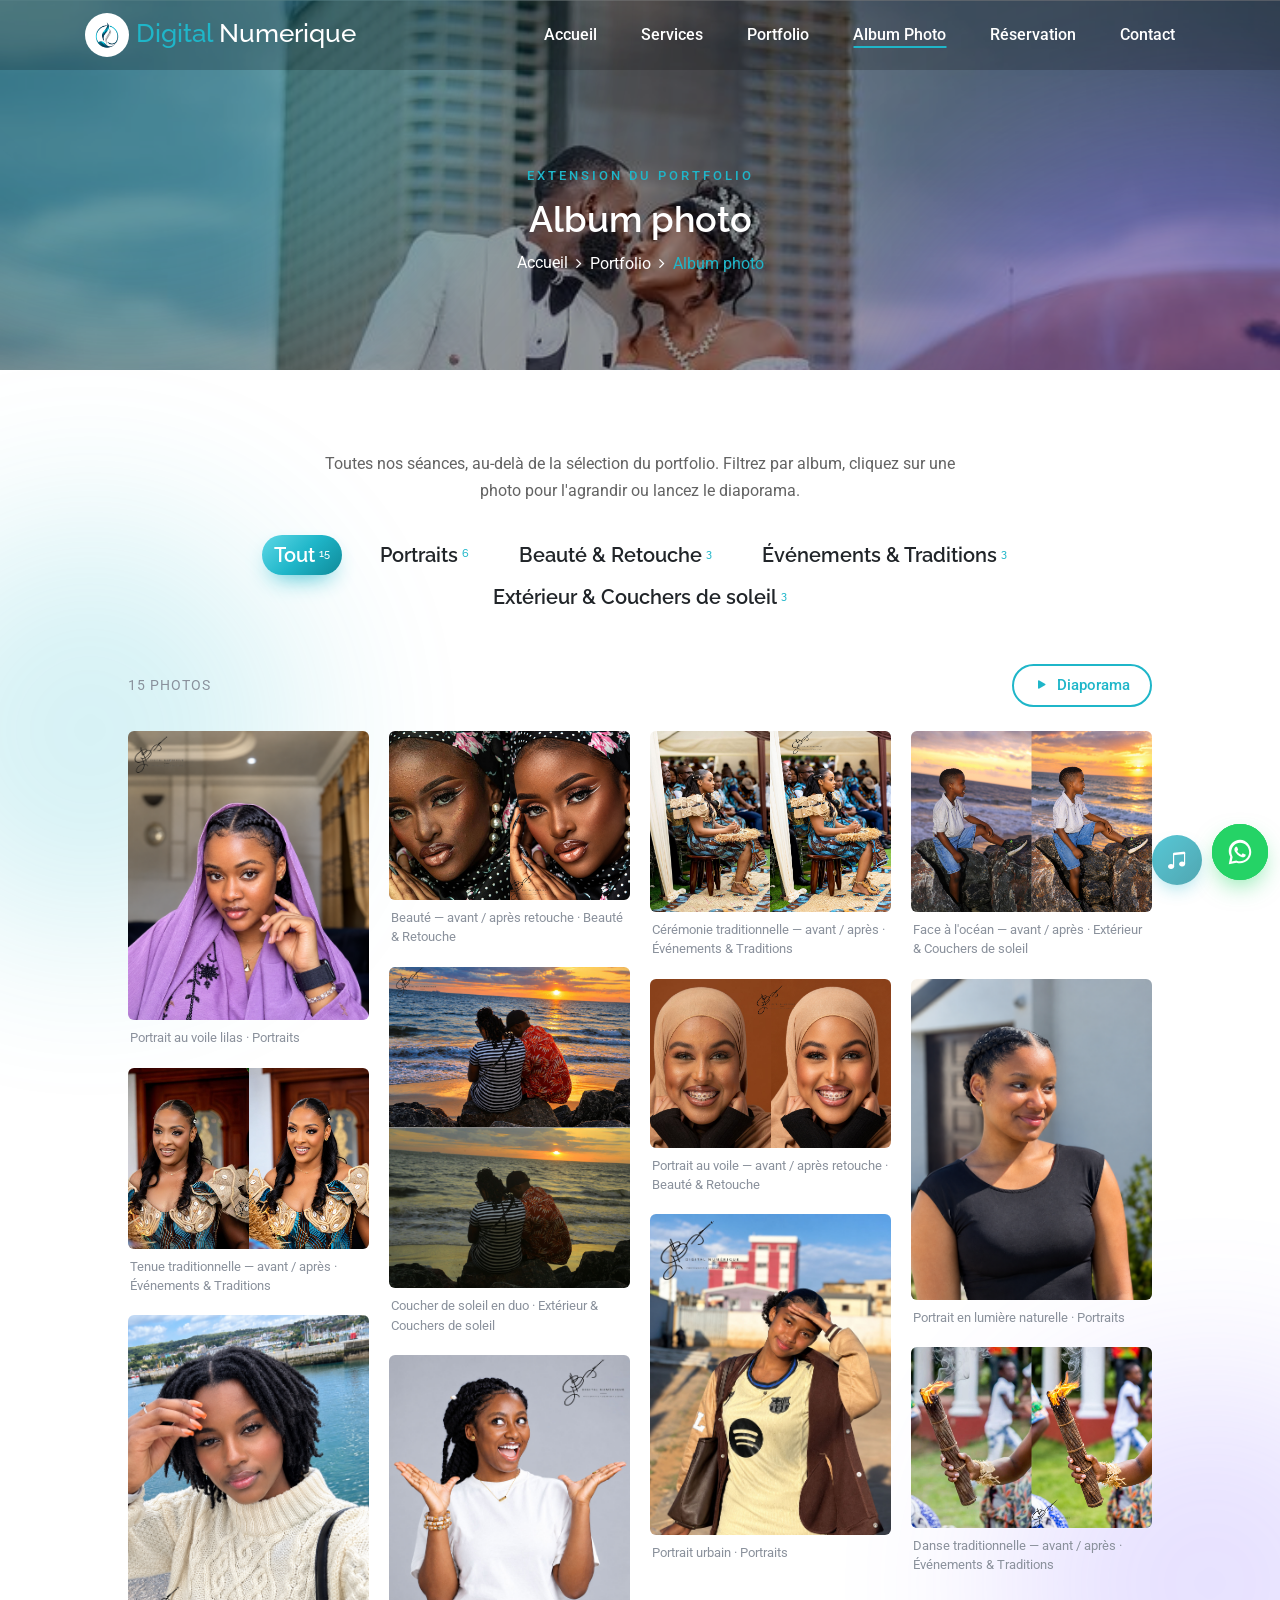
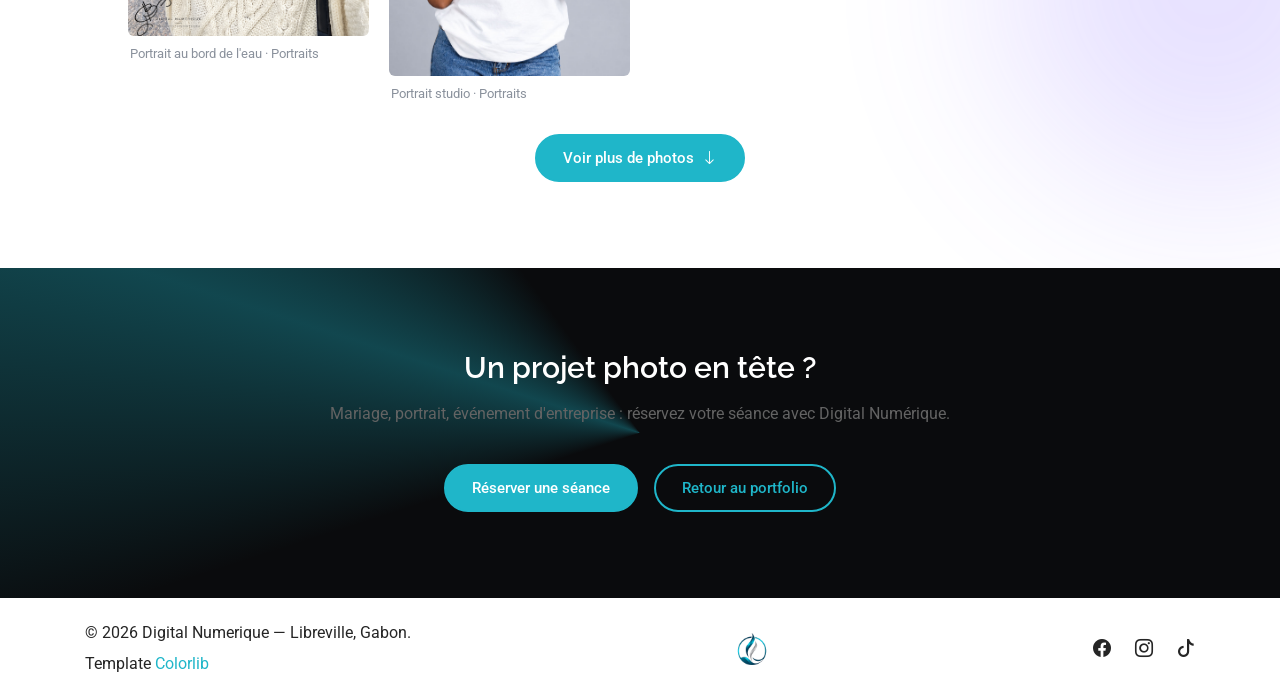
==== album-photo/index.html @ d015d65d "Publication du site Digital Numérique Site principal, album photo, envoi WhatsApp, musique et motion" ====
<!DOCTYPE html>
<html lang="fr">

<head>
    <meta charset="UTF-8">
    <meta name="viewport" content="width=device-width, initial-scale=1, shrink-to-fit=no">
    <meta http-equiv="X-UA-Compatible" content="IE=edge">

    <title>Album photo | Digital Numerique</title>
    <meta name="description" content="L'album photo de Digital Numérique : mariages, portraits, événements et paysages photographiés à Libreville et au Gabon.">

    <!-- Open Graph / réseaux sociaux -->
    <meta property="og:type" content="website">
    <meta property="og:site_name" content="Digital Numerique">
    <meta property="og:title" content="Album photo | Digital Numerique">
    <meta property="og:description" content="Mariages, portraits, événements et paysages : découvrez l'album photo complet de Digital Numérique.">
    <meta property="og:locale" content="fr_FR">

    <!-- Favicon (logo du site principal) -->
    <link rel="icon" href="../logo.jpg">
    <link rel="apple-touch-icon" href="../logo.jpg">

    <!-- Stylesheet du template + personnalisation Digital Numérique -->
    <link rel="stylesheet" href="style.css">
    <link rel="stylesheet" href="../bootstrap-icons.css">
    <link rel="stylesheet" href="album.css?v=20261022-5">
    <link rel="stylesheet" href="../dn-motion.css?v=20261022-5">
    <link rel="stylesheet" href="../dn-music.css?v=20261022-5">
</head>

<body>
    <!-- Preloader -->
    <div id="preloader">
        <div class="loader"></div>
    </div>

    <!-- Header -->
    <header class="header-area">
        <div class="main-header-area">
            <div class="classy-nav-container breakpoint-off">
                <div class="container">
                    <nav class="classy-navbar justify-content-between" id="alimeNav">

                        <!-- Logo : renvoie au site principal -->
                        <a class="nav-brand dn-brand" href="../index.html">
                            <img src="../logo.jpg" alt="Digital Numerique">
                            <span><span class="dn-accent">Digital</span> Numerique</span>
                        </a>

                        <div class="classy-navbar-toggler">
                            <span class="navbarToggler"><span></span><span></span><span></span></span>
                        </div>

                        <div class="classy-menu">
                            <div class="classycloseIcon">
                                <div class="cross-wrap"><span class="top"></span><span class="bottom"></span></div>
                            </div>
                            <div class="classynav">
                                <ul id="nav">
                                    <li><a href="../index.html">Accueil</a></li>
                                    <li><a href="../index.html#services">Services</a></li>
                                    <li><a href="../index.html#portfolio">Portfolio</a></li>
                                    <li class="active"><a href="./index.html">Album photo</a></li>
                                    <li><a href="../index.html#reservation">Réservation</a></li>
                                    <li><a href="../index.html#contact">Contact</a></li>
                                </ul>
                            </div>
                        </div>
                    </nav>
                </div>
            </div>
        </div>
    </header>

    <!-- Bandeau -->
    <section class="breadcrumb-area bg-img bg-overlay jarallax" style="background-image: url(photos/mariage-01.jpg);">
        <span class="dn-aurora" aria-hidden="true"></span>
        <div class="container h-100">
            <div class="row h-100 align-items-center">
                <div class="col-12">
                    <div class="breadcrumb-content text-center">
                        <p class="dn-kicker">Extension du portfolio</p>
                        <h2 class="page-title">Album photo</h2>
                        <nav aria-label="Fil d'Ariane">
                            <ol class="breadcrumb justify-content-center">
                                <li class="breadcrumb-item"><a href="../index.html">Accueil</a></li>
                                <li class="breadcrumb-item"><a href="../index.html#portfolio">Portfolio</a></li>
                                <li class="breadcrumb-item active" aria-current="page">Album photo</li>
                            </ol>
                        </nav>
                    </div>
                </div>
            </div>
        </div>
    </section>

    <!-- Album -->
    <main class="alime-portfolio-area section-padding-80 clearfix">
        <span class="dn-blob dn-blob-1" aria-hidden="true"></span>
        <span class="dn-blob dn-blob-2" aria-hidden="true"></span>
        <div class="container-fluid">

            <div class="dn-album-intro text-center" data-reveal>
                <p>Toutes nos séances, au-delà de la sélection du portfolio. Filtrez par album, cliquez sur une photo pour l'agrandir ou lancez le diaporama.</p>
            </div>

            <!-- Filtres (générés depuis photos.js) -->
            <div class="alime-projects-menu" data-reveal>
                <div class="portfolio-menu text-center" id="dnAlbumFilters" role="toolbar" aria-label="Filtrer par album"></div>
            </div>

            <!-- Barre d'outils -->
            <div class="dn-album-toolbar" data-reveal>
                <span class="dn-album-count" id="dnAlbumCount" aria-live="polite"></span>
                <button type="button" class="dn-btn dn-btn-outline" id="dnSlideshowBtn">
                    <i class="bi bi-play-fill"></i> Diaporama
                </button>
            </div>

            <!-- Grille (générée depuis photos.js) -->
            <div class="row alime-portfolio" id="dnAlbumGrid"></div>

            <p class="dn-album-empty text-center" id="dnAlbumEmpty" hidden>Aucune photo dans cet album pour le moment.</p>

            <div class="text-center">
                <button type="button" class="dn-btn" id="dnLoadMore" hidden>
                    Voir plus de photos <i class="bi bi-arrow-down"></i>
                </button>
            </div>
        </div>
    </main>

    <!-- Appel à l'action -->
    <section class="dn-album-cta text-center">
        <div class="container" data-reveal>
            <h3>Un projet photo en tête ?</h3>
            <p>Mariage, portrait, événement d'entreprise : réservez votre séance avec Digital Numérique.</p>
            <a href="../index.html#reservation" class="dn-btn">Réserver une séance</a>
            <a href="../index.html#portfolio" class="dn-btn dn-btn-outline">Retour au portfolio</a>
        </div>
    </section>

    <!-- Footer -->
    <footer class="footer-area">
        <div class="container">
            <div class="row">
                <div class="col-12">
                    <div class="footer-content d-flex align-items-center justify-content-between">
                        <div class="copywrite-text">
                            <p>&copy; <span id="dnYear"></span> Digital Numerique — Libreville, Gabon.<br>
<!-- Link back to Colorlib can't be removed. Template is licensed under CC BY 3.0. -->
Template <a href="https://colorlib.com" target="_blank" rel="noopener">Colorlib</a>
<!-- Link back to Colorlib can't be removed. Template is licensed under CC BY 3.0. --></p>
                        </div>
                        <div class="footer-logo">
                            <a href="../index.html"><img src="../logo.jpg" alt="Digital Numerique" class="dn-footer-logo"></a>
                        </div>
                        <div class="social-info">
                            <a href="https://m.facebook.com/" target="_blank" rel="noopener noreferrer" aria-label="Facebook"><i class="bi bi-facebook"></i></a>
                            <a href="https://www.instagram.com/?deoia=1" target="_blank" rel="noopener noreferrer" aria-label="Instagram"><i class="bi bi-instagram"></i></a>
                            <a href="https://www.tiktok.com/@numeriqued" target="_blank" rel="noopener noreferrer" aria-label="TikTok"><i class="bi bi-tiktok"></i></a>
                        </div>
                    </div>
                </div>
            </div>
        </div>
    </footer>

    <!-- JS -->
    <script src="js/jquery.min.js"></script>
    <script src="js/popper.min.js"></script>
    <script src="js/bootstrap.min.js"></script>
    <script src="js/alime.bundle.js"></script>

    <!-- Liste des photos (à modifier pour ajouter vos photos) -->
    <script src="photos.js"></script>
    <script src="album.js?v=20261022-5"></script>
    <script src="../dn-music.js?v=20261022-5"></script>
    <script src="../dn-motion.js?v=20261022-5"></script>
    <script src="../dn-whatsapp.js?v=20261022-5"></script>
</body>

</html>
---- album-photo/style.css ----
/* ------------------------------------------
[Master Stylesheet]

Template Name: Alime - Photography HTML Template
Template Author: Colorlib
Template Author URL: http://colorlib.com
Version: 1.0.0
Last Update: Feb 22, 2019


[Tables of CSS Content]

+ body

    - 01.0 Reboot CSS
    - 02.0 Spacing CSS
    - 03.0 Preloader CSS
    - 04.0 Heading CSS
    - 05.0 Backtotop CSS
    - 06.0 Buttons CSS
    - 07.0 Header CSS
    - 08.0 Hero CSS
    - 09.0 Footer CSS
    - 10.0 Follow CSS
    - 11.0 About CSS
    - 12.0 Breadcrumb CSS
    - 13.0 Blog CSS
    - 14.0 Team CSS
    - 15.0 Gallery CSS
    - 16.0 Contact CSS

--------------------------------------------- */
/* Import Fonts & All CSS */
@import url("https://fonts.googleapis.com/css?family=Poppins:100,200,300,400,500,600,700");
@import url(css/bootstrap.min.css);
@import url(css/animate.css);
@import url(css/default-assets/classy-nav.css);
@import url(css/owl.carousel.min.css);
@import url(css/magnific-popup.css);
@import url(css/font-awesome.min.css);
@import url(css/default-assets/themify-icons.css);
@import url(css/style.css);
/* :: 01.0 Reboot CSS */
* {
  margin: 0;
  padding: 0; }

body {
  font-family: "Poppins", sans-serif;
  font-weight: 400;
  font-size: 16px;
  position: relative;
  z-index: auto; }

h1,
h2,
h3,
h4,
h5,
h6 {
  font-family: "Poppins", sans-serif;
  color: #252525;
  line-height: 1.3;
  font-weight: 600; }

a,
a:active,
a:focus,
a:hover {
  color: #252525;
  text-decoration: none;
  -webkit-transition-duration: 500ms;
  -o-transition-duration: 500ms;
  transition-duration: 500ms;
  outline: none;
  font-weight: 500; }

li {
  list-style: none; }

p {
  line-height: 1.9;
  color: #636363;
  font-size: 16px;
  font-weight: 400; }

img {
  width: 100%;
  height: auto; }

ul {
  margin: 0;
  padding: 0; }
  ul li {
    margin: 0;
    padding: 0; }

.bg-overlay {
  position: relative;
  z-index: 1; }
  .bg-overlay::after {
    position: absolute;
    content: "";
    height: 100%;
    width: 100%;
    top: 0;
    left: 0;
    z-index: -1;
    background-color: rgba(0, 0, 0, 0.4); }

.bg-img {
  background-position: center center !important;
  background-size: cover !important;
  background-repeat: no-repeat !important; }

.jarallax {
  position: relative;
  z-index: 0; }
  .jarallax > .jarallax-img {
    position: absolute;
    object-fit: cover;
    font-family: 'object-fit: cover';
    top: 0;
    left: 0;
    width: 100%;
    height: 100%;
    z-index: -1; }

.mfp-image-holder .mfp-close,
.mfp-iframe-holder .mfp-close {
  position: fixed;
  z-index: 100;
  color: #ffffff;
  right: 20px;
  text-align: center;
  padding-right: 0;
  width: 100%;
  top: 20px;
  width: 30px;
  background: #1fb6c9;
  height: 30px;
  line-height: 30px; }

img.mfp-img {
  -webkit-box-shadow: 0 2px 40px 8px rgba(15, 15, 15, 0.15);
  box-shadow: 0 2px 40px 8px rgba(15, 15, 15, 0.15); }

button.mfp-close,
button.mfp-arrow {
  background: #1fb6c9; }

.mfp-bottom-bar {
  display: none !important; }

.mfp-bg {
  background-color: #000000; }

.bg-transparent {
  background-color: transparent !important; }

.bg-gray {
  background-color: #f7f7f7 !important; }

textarea:focus,
input:focus {
  outline: none; }

textarea:invalid,
input:invalid,
textarea:required,
input:required {
  box-shadow: none !important; }

.border {
  border-color: #ebebeb; }

.mfp-arrow-left::after {
  border-right-color: transparent; }

.mfp-arrow-left::before {
  border-right-color: #ffffff; }

.mfp-arrow-right::after {
  border-left-color: transparent; }

.mfp-arrow-right::before {
  border-left-color: #ffffff; }

/* :: 02.0 Spacing CSS */
.mt-15 {
  margin-top: 15px; }

.mt-30 {
  margin-top: 30px; }

.mt-40 {
  margin-top: 40px; }

.mt-50 {
  margin-top: 50px; }

.mt-70 {
  margin-top: 70px; }

.mt-80 {
  margin-top: 80px; }

.mt-100 {
  margin-top: 100px; }

.mt-150 {
  margin-top: 150px; }

.mr-15 {
  margin-right: 15px; }

.mr-30 {
  margin-right: 30px; }

.mr-50 {
  margin-right: 50px; }

.mr-100 {
  margin-right: 100px; }

.mb-10 {
  margin-bottom: 10px; }

.mb-15 {
  margin-bottom: 15px; }

.mb-30 {
  margin-bottom: 30px; }

.mb-40 {
  margin-bottom: 40px; }

.mb-50 {
  margin-bottom: 50px; }

.mb-60 {
  margin-bottom: 60px; }

.mb-70 {
  margin-bottom: 70px; }

.mb-80 {
  margin-bottom: 80px; }

.mb-100 {
  margin-bottom: 100px; }

.ml-15 {
  margin-left: 15px; }

.ml-30 {
  margin-left: 30px; }

.ml-50 {
  margin-left: 50px; }

.ml-100 {
  margin-left: 100px; }

.pt-50 {
  padding-top: 50px !important; }

.section-padding-80 {
  padding-top: 80px;
  padding-bottom: 80px; }

.section-padding-0-80 {
  padding-top: 0;
  padding-bottom: 80px; }

.section-padding-80-0 {
  padding-top: 80px;
  padding-bottom: 0; }

.section-padding-80-50 {
  padding-top: 80px;
  padding-bottom: 50px; }

.section-padding-100 {
  padding-top: 100px;
  padding-bottom: 100px; }

.section-padding-0-100 {
  padding-top: 0;
  padding-bottom: 100px; }

.section-padding-100-0 {
  padding-top: 100px;
  padding-bottom: 0; }

/* :: 3.0 Preloader CSS */
#preloader {
  position: fixed;
  width: 100%;
  height: 100%;
  z-index: 9999999;
  top: 0;
  left: 0;
  background-color: #ffffff;
  display: -webkit-box;
  display: -ms-flexbox;
  display: flex;
  -webkit-box-align: center;
  -ms-flex-align: center;
  align-items: center;
  -webkit-box-pack: center;
  -ms-flex-pack: center;
  justify-content: center;
  overflow: hidden; }

.loader,
.loader:before,
.loader:after {
  border-radius: 50%;
  width: 2.5em;
  height: 2.5em;
  -webkit-animation-fill-mode: both;
  animation-fill-mode: both;
  -webkit-animation: load7 1.8s infinite ease-in-out;
  animation: load7 1.8s infinite ease-in-out; }

.loader {
  margin-top: -20px;
  color: #1fb6c9;
  font-size: 6px;
  position: relative;
  -webkit-transform: translateZ(0);
  -ms-transform: translateZ(0);
  transform: translateZ(0);
  -webkit-animation-delay: -0.16s;
  animation-delay: -0.16s; }

.loader:before,
.loader:after {
  content: '';
  position: absolute;
  top: 0; }

.loader:before {
  left: -3.5em;
  -webkit-animation-delay: -0.32s;
  animation-delay: -0.32s; }

.loader:after {
  left: 3.5em; }

@-webkit-keyframes load7 {
  0%,
    80%,
    100% {
    box-shadow: 0 2.5em 0 -1.3em; }
  40% {
    box-shadow: 0 2.5em 0 0; } }
@keyframes load7 {
  0%,
    80%,
    100% {
    box-shadow: 0 2.5em 0 -1.3em; }
  40% {
    box-shadow: 0 2.5em 0 0; } }
/* :: 4.0 Heading CSS */
.section-heading {
  position: relative;
  z-index: 1;
  margin-bottom: 50px; }
  .section-heading h2 {
    font-size: 36px;
    text-transform: capitalize;
    margin-bottom: 5px;
    display: block;
    line-height: 1.2; }
    @media only screen and (max-width: 767px) {
      .section-heading h2 {
        font-size: 24px; } }
  .section-heading p {
    margin-bottom: 0; }
  .section-heading.white p,
  .section-heading.white h2 {
    color: #ffffff; }

/* :: 5.0 Backtotop CSS */
#scrollUp {
  position: fixed;
  right: 40px;
  font-size: 20px;
  line-height: 40px;
  width: 40px;
  height: 40px;
  bottom: 40px;
  background-color: #1fb6c9;
  color: #ffffff;
  text-align: center;
  -webkit-transition-duration: 500ms;
  -o-transition-duration: 500ms;
  transition-duration: 500ms;
  border-radius: 50%;
  -webkit-box-shadow: 0 2px 40px 8px rgba(15, 15, 15, 0.15);
  box-shadow: 0 2px 40px 8px rgba(15, 15, 15, 0.15);
  z-index: 15962536; }
  @media only screen and (max-width: 767px) {
    #scrollUp {
      right: 20px;
      bottom: 20px; } }
  #scrollUp:focus, #scrollUp:hover {
    background-color: #000000;
    color: #ffffff; }

/* :: 6.0 Buttons CSS */
.btn:focus {
  box-shadow: none; }

.alime-btn {
  position: relative;
  z-index: 1;
  min-width: 160px;
  height: 46px;
  line-height: 42px;
  font-size: 16px;
  font-weight: 500;
  display: inline-block;
  padding: 0 30px;
  text-align: center;
  text-transform: capitalize;
  background-color: transparent;
  color: #ffffff;
  border: 2px solid #1fb6c9;
  border-radius: 60px;
  -webkit-transition-duration: 500ms;
  -o-transition-duration: 500ms;
  transition-duration: 500ms; }
  .alime-btn.btn-2 {
    color: #252525; }
  .alime-btn:focus, .alime-btn:hover {
    font-weight: 500;
    -webkit-box-shadow: 0 2px 40px 8px rgba(15, 15, 15, 0.15);
    box-shadow: 0 2px 40px 8px rgba(15, 15, 15, 0.15);
    background-color: #1fb6c9;
    color: #ffffff; }

.badges-btn {
  background-color: #ebebeb;
  padding: 5px 15px;
  display: inline-block;
  color: #636363;
  font-size: 12px;
  font-weight: 500;
  text-transform: uppercase;
  border-radius: 2px;
  -webkit-transition-duration: 500ms;
  -o-transition-duration: 500ms;
  transition-duration: 500ms;
  letter-spacing: 1px; }
  .badges-btn:hover, .badges-btn:focus {
    background-color: #1fb6c9;
    color: #ffffff;
    font-weight: 500; }

/* :: 7.0 Header CSS */
.header-area {
  position: fixed;
  z-index: 100;
  width: 100%;
  -webkit-transition-duration: 500ms;
  -o-transition-duration: 500ms;
  transition-duration: 500ms;
  background-color: transparent; }
  .header-area .search-icon {
    position: relative;
    z-index: 1;
    margin-left: 80px; }
    .header-area .search-icon i {
      font-size: 18px;
      color: #ffffff;
      cursor: pointer; }

.top-search-area .modal {
  background-color: rgba(0, 0, 0, 0.7); }
.top-search-area .modal-content .modal-body {
  padding: 50px; }
  .top-search-area .modal-content .modal-body button.close-btn {
    position: absolute;
    top: 15px;
    right: 15px;
    z-index: 10;
    font-size: 14px; }
    .top-search-area .modal-content .modal-body button.close-btn.btn {
      padding: 0;
      background-color: transparent; }
.top-search-area form {
  width: 100%;
  position: relative;
  z-index: 1; }
  .top-search-area form input {
    width: 100%;
    height: 50px;
    border: none;
    -webkit-box-shadow: 0 0 30px 15px rgba(0, 0, 0, 0.08);
    box-shadow: 0 0 30px 15px rgba(0, 0, 0, 0.08);
    border-radius: 6px;
    font-size: 12px;
    font-style: italic;
    padding: 0 20px; }
    .top-search-area form input:focus {
      -webkit-box-shadow: 0 0 30px 15px rgba(0, 0, 0, 0.08);
      box-shadow: 0 0 30px 15px rgba(0, 0, 0, 0.08); }
  .top-search-area form button {
    position: absolute;
    width: 100px;
    height: 50px;
    top: 0;
    right: 0;
    z-index: 10;
    border-radius: 0 6px 6px 0;
    border: none;
    background-color: #1fb6c9;
    font-weight: 600;
    font-size: 14px;
    text-transform: uppercase;
    text-align: center;
    color: #ffffff;
    cursor: pointer; }

.classy-nav-container {
  background-color: transparent;
  padding: 0; }
  .classy-nav-container .classy-navbar {
    -webkit-transition-duration: 500ms;
    -o-transition-duration: 500ms;
    transition-duration: 500ms;
    height: 70px;
    padding: 0; }
    @media only screen and (max-width: 767px) {
      .classy-nav-container .classy-navbar .nav-brand {
        max-width: 90px;
        margin-right: 15px; } }
    .classy-nav-container .classy-navbar .classynav ul li a {
      font-size: 16px;
      text-transform: capitalize;
      color: #ffffff;
      font-weight: 500;
      padding: 0 20px; }
      .classy-nav-container .classy-navbar .classynav ul li a:hover, .classy-nav-container .classy-navbar .classynav ul li a:focus {
        color: #1fb6c9; }
      @media only screen and (min-width: 992px) and (max-width: 1199px) {
        .classy-nav-container .classy-navbar .classynav ul li a {
          font-size: 14px; } }
      @media only screen and (min-width: 768px) and (max-width: 991px) {
        .classy-nav-container .classy-navbar .classynav ul li a {
          font-size: 14px;
          color: #252525; }
          .classy-nav-container .classy-navbar .classynav ul li a:hover, .classy-nav-container .classy-navbar .classynav ul li a:focus {
            color: #1fb6c9; } }
      @media only screen and (max-width: 767px) {
        .classy-nav-container .classy-navbar .classynav ul li a {
          font-size: 14px;
          color: #252525; }
          .classy-nav-container .classy-navbar .classynav ul li a:hover, .classy-nav-container .classy-navbar .classynav ul li a:focus {
            color: #1fb6c9; } }
    .classy-nav-container .classy-navbar .classynav ul li.cn-dropdown-item ul li a, .classy-nav-container .classy-navbar .classynav ul li.megamenu-item ul li a {
      font-size: 14px;
      text-transform: capitalize;
      height: 42px;
      line-height: 42px;
      padding: 0 30px;
      color: #252525; }
      .classy-nav-container .classy-navbar .classynav ul li.cn-dropdown-item ul li a:focus, .classy-nav-container .classy-navbar .classynav ul li.cn-dropdown-item ul li a:hover, .classy-nav-container .classy-navbar .classynav ul li.megamenu-item ul li a:focus, .classy-nav-container .classy-navbar .classynav ul li.megamenu-item ul li a:hover {
        color: #1fb6c9; }

.classynav ul li.active a {
  position: relative;
  z-index: 1; }
  .classynav ul li.active a::before {
    width: calc(100% - 40px);
    height: 2px;
    background-color: #1fb6c9;
    position: absolute;
    bottom: 7px;
    left: 0;
    z-index: 1;
    content: '';
    left: 50%;
    transform: translateX(-50%); }
    @media only screen and (min-width: 768px) and (max-width: 991px) {
      .classynav ul li.active a::before {
        display: none; } }
    @media only screen and (max-width: 767px) {
      .classynav ul li.active a::before {
        display: none; } }

.classynav ul li.has-down > a::after,
.classynav ul li.has-down.active > a::after,
.classynav ul li.megamenu-item > a::after {
  color: #1fb6c9; }

.breakpoint-off .classynav ul li .dropdown,
.breakpoint-off .classynav ul li .megamenu {
  width: 210px;
  -webkit-box-shadow: 0 2px 40px 8px rgba(15, 15, 15, 0.15);
  box-shadow: 0 2px 40px 8px rgba(15, 15, 15, 0.15);
  border-radius: 6px; }

.breakpoint-off .classynav ul li .megamenu {
  width: 100%; }

.classy-navbar-toggler .navbarToggler span {
  background-color: #252525; }

.main-header-area {
  position: relative;
  z-index: 1;
  background-color: transparent;
  -webkit-transition-duration: 500ms;
  -o-transition-duration: 500ms;
  transition-duration: 500ms;
  height: 70px;
  background-color: rgba(0, 0, 0, 0.2); }
  .main-header-area.sticky {
    background-color: #000000; }

.classy-navbar-toggler .navbarToggler span {
  background-color: #ffffff; }

/* :: 8.0 Hero CSS */
.welcome-area {
  position: relative;
  z-index: 1; }

.welcome-slides {
  position: relative;
  z-index: 1;
  overflow: hidden; }
  .welcome-slides .owl-prev,
  .welcome-slides .owl-next {
    -webkit-transition-duration: 500ms;
    -o-transition-duration: 500ms;
    transition-duration: 500ms;
    width: 66px;
    height: 66px;
    border-radius: 50%;
    background-color: rgba(255, 255, 255, 0.1);
    position: absolute;
    top: 50%;
    left: 70px;
    margin-top: -33px;
    z-index: 10;
    text-align: center;
    line-height: 70px;
    color: #ffffff;
    font-size: 30px; }
    .welcome-slides .owl-prev:hover, .welcome-slides .owl-prev:focus,
    .welcome-slides .owl-next:hover,
    .welcome-slides .owl-next:focus {
      background-color: #1fb6c9; }
    @media only screen and (min-width: 768px) and (max-width: 991px) {
      .welcome-slides .owl-prev,
      .welcome-slides .owl-next {
        left: 30px; } }
    @media only screen and (max-width: 767px) {
      .welcome-slides .owl-prev,
      .welcome-slides .owl-next {
        width: 40px;
        left: 15px;
        height: 40px;
        font-size: 18px;
        line-height: 44px; } }
  .welcome-slides .owl-next {
    left: auto;
    right: 70px; }
    @media only screen and (min-width: 768px) and (max-width: 991px) {
      .welcome-slides .owl-next {
        right: 30px; } }
    @media only screen and (max-width: 767px) {
      .welcome-slides .owl-next {
        right: 15px; } }

.single-welcome-slide {
  position: relative;
  z-index: 2;
  width: 100%;
  height: 880px;
  background-color: #1fb6c9; }
  @media only screen and (min-width: 992px) and (max-width: 1199px) {
    .single-welcome-slide {
      height: 750px; } }
  @media only screen and (min-width: 768px) and (max-width: 991px) {
    .single-welcome-slide {
      height: 750px; } }
  @media only screen and (max-width: 767px) {
    .single-welcome-slide {
      height: 600px; } }
  .single-welcome-slide .welcome-text {
    position: relative;
    z-index: 1; }
    .single-welcome-slide .welcome-text h2 {
      font-weight: 700;
      font-size: 82px;
      display: block;
      margin-bottom: 0;
      background: -webkit-linear-gradient(#ff9696, #ffe89e);
      -webkit-background-clip: text;
      -webkit-text-fill-color: transparent; }
      @media only screen and (max-width: 767px) {
        .single-welcome-slide .welcome-text h2 {
          font-size: 42px; } }
    .single-welcome-slide .welcome-text p {
      color: #ffffff;
      margin-bottom: 50px;
      display: block; }
    .single-welcome-slide .welcome-text .hero-mail-contact {
      color: #ffffff;
      font-style: italic;
      text-decoration: underline; }
      .single-welcome-slide .welcome-text .hero-mail-contact:hover, .single-welcome-slide .welcome-text .hero-mail-contact:focus {
        color: #1fb6c9; }

/* :: 9.0 Footer CSS */
.footer-content {
  padding: 20px 0; }
  .footer-content .copywrite-text {
    position: relative;
    z-index: 1; }
    .footer-content .copywrite-text p {
      margin-bottom: 0;
      color: #252525; }
      @media only screen and (max-width: 767px) {
        .footer-content .copywrite-text p {
          font-size: 12px; } }
      .footer-content .copywrite-text p a {
        color: #1fb6c9;
        font-weight: 400; }
        @media only screen and (max-width: 767px) {
          .footer-content .copywrite-text p a {
            font-size: 12px; } }
  @media only screen and (max-width: 767px) {
    .footer-content .footer-logo a img {
      max-width: 50px; } }
  .footer-content .social-info a {
    color: #252525;
    font-size: 16px;
    margin-right: 20px; }
    .footer-content .social-info a:last-child {
      margin-right: 0; }
    @media only screen and (max-width: 767px) {
      .footer-content .social-info a {
        margin-right: 5px;
        font-size: 12px; } }
    .footer-content .social-info a:hover, .footer-content .social-info a:focus {
      color: #1fb6c9; }

/* :: 10.0 Follow CSS */
.single-instagram-item {
  position: relative;
  z-index: 1;
  overflow: hidden;
  -webkit-transition-duration: 500ms;
  -o-transition-duration: 500ms;
  transition-duration: 500ms; }
  .single-instagram-item img {
    width: 100%;
    -webkit-transition-duration: 1500ms;
    -o-transition-duration: 1500ms;
    transition-duration: 1500ms; }
  .single-instagram-item .instagram-hover-content {
    width: 100%;
    height: 100%;
    position: absolute;
    top: 0;
    bottom: 0;
    left: 0;
    right: 0;
    background-color: rgba(252, 96, 96, 0.9);
    opacity: 0;
    visibility: hidden;
    -webkit-transition-duration: 500ms;
    -o-transition-duration: 500ms;
    transition-duration: 500ms; }
    .single-instagram-item .instagram-hover-content a {
      text-align: center; }
      .single-instagram-item .instagram-hover-content a i {
        color: #ffffff;
        font-size: 32px;
        display: block;
        margin-bottom: 15px; }
      .single-instagram-item .instagram-hover-content a span {
        font-size: 14px;
        margin-bottom: 0;
        color: #ffffff; }
        @media only screen and (min-width: 992px) and (max-width: 1199px) {
          .single-instagram-item .instagram-hover-content a span {
            font-size: 12px; } }
        @media only screen and (min-width: 768px) and (max-width: 991px) {
          .single-instagram-item .instagram-hover-content a span {
            font-size: 12px; } }
        @media only screen and (max-width: 767px) {
          .single-instagram-item .instagram-hover-content a span {
            font-size: 12px; } }
  .single-instagram-item:hover img {
    -webkit-transform: scale(1.1);
    -ms-transform: scale(1.1);
    transform: scale(1.1); }
  .single-instagram-item:hover .instagram-hover-content {
    opacity: 1;
    visibility: visible; }

.instagram-gallery-single-item:hover .instagram-hover-content .zoom-img {
  margin-top: 0;
  opacity: 1; }

/* :: 11.0 About CSS */
.about-us-content h3 {
  font-size: 36px;
  display: block;
  margin-bottom: 5px; }
  @media only screen and (max-width: 767px) {
    .about-us-content h3 {
      font-size: 24px; } }
.about-us-content .line {
  height: 3px;
  width: 70px;
  background-color: #1fb6c9;
  margin-bottom: 30px; }

.about-video-area {
  position: relative;
  z-index: 1;
  border-radius: 10px; }
  .about-video-area img {
    -webkit-box-shadow: 3px 0 24px rgba(0, 0, 0, 0.15);
    box-shadow: 3px 0 24px rgba(0, 0, 0, 0.15);
    width: 100%;
    border-radius: 10px; }
  .about-video-area .video-icon a {
    position: absolute;
    top: 50%;
    left: 50%;
    z-index: 99;
    -webkit-transform: translate(-50%, -50%);
    -ms-transform: translate(-50%, -50%);
    transform: translate(-50%, -50%);
    color: #ffffff;
    height: 50px;
    width: 50px;
    display: inline-block;
    background-color: #1fb6c9;
    text-align: center;
    line-height: 56px;
    font-size: 38px;
    border-radius: 50%; }
    .about-video-area .video-icon a::after {
      content: '';
      position: absolute;
      width: 0%;
      height: 0%;
      border-radius: 50%;
      background-color: transparent;
      top: 50%;
      left: 50%;
      -webkit-transform: translate(-50%, -50%);
      -ms-transform: translate(-50%, -50%);
      transform: translate(-50%, -50%);
      border: 2px solid #1fb6c9;
      -webkit-animation: video-icon 1200ms linear infinite;
      animation: video-icon 1200ms linear infinite;
      z-index: -10; }
    .about-video-area .video-icon a:hover, .about-video-area .video-icon a:focus {
      background-color: #000000; }
      .about-video-area .video-icon a:hover::after, .about-video-area .video-icon a:focus::after {
        border: 2px solid #000000; }

@-webkit-keyframes video-icon {
  0% {
    width: 0;
    height: 0;
    opacity: 1; }
  50% {
    width: 100%;
    height: 100%;
    opacity: 1; }
  100% {
    width: 200%;
    height: 200%;
    opacity: 0; } }
@keyframes video-icon {
  0% {
    width: 0;
    height: 0;
    opacity: 1; }
  50% {
    width: 100%;
    height: 100%;
    opacity: 1; }
  100% {
    width: 200%;
    height: 200%;
    opacity: 0; } }
.why-choose-us-content {
  -webkit-transition-duration: 800ms;
  -o-transition-duration: 800ms;
  transition-duration: 800ms;
  background-color: #ffffff;
  padding: 80px 30px 50px;
  border-radius: 10px;
  box-shadow: 3px 0 15px -1px rgba(0, 0, 0, 0.15);
  position: relative;
  z-index: 1;
  margin-top: 50px; }
  .why-choose-us-content .chosse-us-icon {
    -webkit-transition-duration: 800ms;
    -o-transition-duration: 800ms;
    transition-duration: 800ms;
    height: 76px;
    width: 76px;
    background-color: #1fb6c9;
    display: inline-block;
    text-align: center;
    line-height: 76px;
    border-radius: 50%;
    color: #ffffff;
    font-size: 30px;
    position: absolute;
    top: -38px;
    left: 50%;
    margin-left: -38px; }
  .why-choose-us-content h4 {
    font-size: 20px;
    font-weight: 500;
    margin-bottom: 15px;
    -webkit-transition-duration: 800ms;
    -o-transition-duration: 800ms;
    transition-duration: 800ms; }
  .why-choose-us-content p {
    -webkit-transition-duration: 800ms;
    -o-transition-duration: 800ms;
    transition-duration: 800ms;
    font-size: 14px;
    margin-bottom: 0; }
  .why-choose-us-content:hover, .why-choose-us-content:focus {
    background-color: #1fb6c9; }
    .why-choose-us-content:hover .chosse-us-icon, .why-choose-us-content:focus .chosse-us-icon {
      background-color: #000000;
      box-shadow: 0 5px 15px 2px rgba(255, 255, 255, 0.15); }
    .why-choose-us-content:hover h4,
    .why-choose-us-content:hover p, .why-choose-us-content:focus h4,
    .why-choose-us-content:focus p {
      color: #ffffff; }

/* :: 12.0 Breadcrumb CSS */
.breadcrumb-area {
  position: relative;
  z-index: 1;
  height: 370px; }
  @media only screen and (max-width: 767px) {
    .breadcrumb-area {
      height: 240px; } }
  .breadcrumb-area .page-title {
    color: #ffffff;
    font-size: 36px; }
    @media only screen and (max-width: 767px) {
      .breadcrumb-area .page-title {
        font-size: 24px; } }

.breadcrumb-content {
  position: relative;
  z-index: 1;
  margin-top: 70px; }
  .breadcrumb-content .breadcrumb {
    padding: 0;
    background-color: transparent;
    margin-bottom: 0; }
    .breadcrumb-content .breadcrumb .breadcrumb-item {
      color: #1fb6c9;
      font-weight: 400;
      font-size: 16px; }
      .breadcrumb-content .breadcrumb .breadcrumb-item a {
        font-size: 16px;
        color: #ffffff;
        font-weight: 400; }
        .breadcrumb-content .breadcrumb .breadcrumb-item a:hover, .breadcrumb-content .breadcrumb .breadcrumb-item a:focus {
          color: #1fb6c9; }
    .breadcrumb-content .breadcrumb .breadcrumb-item + .breadcrumb-item::before {
      content: '\f105';
      color: #ffffff;
      font-family: "FontAwesome"; }

.breadcrumb-area.blog {
  height: 550px; }
  .breadcrumb-area.blog .breadcrumb-content .post-catagory {
    padding: 2px 15px;
    border-radius: 2px;
    font-size: 12px;
    text-transform: uppercase;
    color: #ffffff;
    background-color: #1fb6c9;
    font-weight: 500;
    margin-bottom: 15px; }
    .breadcrumb-area.blog .breadcrumb-content .post-catagory:hover, .breadcrumb-area.blog .breadcrumb-content .post-catagory:focus {
      font-weight: 500;
      background-color: #000000; }
  .breadcrumb-area.blog .breadcrumb-content .page-title {
    display: block;
    font-size: 48px;
    margin-bottom: 20px; }
    @media only screen and (max-width: 767px) {
      .breadcrumb-area.blog .breadcrumb-content .page-title {
        font-size: 30px; } }
  .breadcrumb-area.blog .breadcrumb-content .post-meta {
    position: relative;
    z-index: 1;
    margin-bottom: 5px; }
    .breadcrumb-area.blog .breadcrumb-content .post-meta a {
      position: relative;
      z-index: 1;
      font-size: 16px;
      color: #ffffff;
      font-weight: 500;
      margin-right: 21px; }
      @media only screen and (max-width: 767px) {
        .breadcrumb-area.blog .breadcrumb-content .post-meta a {
          font-size: 13px; } }
      .breadcrumb-area.blog .breadcrumb-content .post-meta a::after {
        content: '|';
        position: absolute;
        top: 0;
        right: -11px;
        z-index: 1; }
      .breadcrumb-area.blog .breadcrumb-content .post-meta a:last-child::after {
        display: none; }
      .breadcrumb-area.blog .breadcrumb-content .post-meta a:hover, .breadcrumb-area.blog .breadcrumb-content .post-meta a:focus {
        color: #1fb6c9; }
        .breadcrumb-area.blog .breadcrumb-content .post-meta a:hover::after, .breadcrumb-area.blog .breadcrumb-content .post-meta a:focus::after {
          color: #ffffff; }

/* :: 13.0 Blog CSS */
.blog-details-text {
  position: relative;
  z-index: 1; }
  .blog-details-text .row {
    margin-right: -5px;
    margin-left: -5px; }
    .blog-details-text .row .col-12 {
      padding-right: 5px;
      padding-left: 5px; }
  .blog-details-text p {
    font-size: 18px;
    margin-bottom: 20px; }

.alime-blockquote {
  position: relative;
  z-index: 1;
  margin-bottom: 30px;
  margin-top: 30px;
  border-left: 3px solid #1fb6c9;
  padding-left: 30px; }
  .alime-blockquote h4 {
    margin-bottom: 15px;
    font-size: 24px;
    color: #161715;
    line-height: 1.5;
    font-weight: 400; }
    @media only screen and (max-width: 767px) {
      .alime-blockquote h4 {
        font-size: 18px; } }
  .alime-blockquote h6 {
    font-size: 18px;
    color: #1fb6c9;
    text-transform: uppercase;
    margin-bottom: 0; }
    @media only screen and (max-width: 767px) {
      .alime-blockquote h6 {
        font-size: 14px; } }

.post-author-area {
  position: relative;
  z-index: 1; }
  @media only screen and (max-width: 767px) {
    .post-author-area {
      -ms-flex-wrap: wrap;
      flex-wrap: wrap; } }
  @media only screen and (max-width: 767px) {
    .post-author-area .popular-tags {
      -webkit-box-flex: 0;
      -ms-flex: 0 0 100%;
      flex: 0 0 100%;
      max-width: 100%;
      width: 100%;
      margin-bottom: 30px; } }
  .post-author-area .popular-tags li {
    display: inline-block;
    float: left;
    margin: 3px; }
  @media only screen and (max-width: 767px) {
    .post-author-area .post-social-info {
      -webkit-box-flex: 0;
      -ms-flex: 0 0 100%;
      flex: 0 0 100%;
      max-width: 100%;
      width: 100%; } }
  .post-author-area .post-social-info p {
    margin-bottom: 0;
    margin-right: 20px;
    color: #252525; }
  .post-author-area .post-social-info a {
    display: inline-block;
    color: #625b66;
    margin-right: 20px;
    font-size: 14px; }
    .post-author-area .post-social-info a:last-child {
      margin-right: 0; }
    .post-author-area .post-social-info a:hover, .post-author-area .post-social-info a:focus {
      color: #1fb6c9; }

.alime-pager-area {
  position: relative;
  z-index: 1; }
  .alime-pager-area .previous,
  .alime-pager-area .next {
    width: 100%;
    position: relative;
    z-index: 1;
    height: 290px; }
    @media only screen and (max-width: 767px) {
      .alime-pager-area .previous,
      .alime-pager-area .next {
        height: 180px; } }
    .alime-pager-area .previous::after,
    .alime-pager-area .next::after {
      -webkit-transition-duration: 500ms;
      -o-transition-duration: 500ms;
      transition-duration: 500ms;
      width: 100%;
      height: 100%;
      position: absolute;
      z-index: 10;
      background-color: rgba(0, 0, 0, 0.7);
      top: 0;
      left: 0;
      content: '';
      opacity: 0;
      visibility: hidden; }
    .alime-pager-area .previous .overlay-content,
    .alime-pager-area .next .overlay-content {
      position: absolute;
      width: 70%;
      height: 100%;
      top: 0;
      left: 15%;
      text-align: center;
      z-index: 100; }
      .alime-pager-area .previous .overlay-content .post-title,
      .alime-pager-area .next .overlay-content .post-title {
        font-size: 24px;
        color: #ffffff;
        margin-bottom: 0; }
        @media only screen and (max-width: 767px) {
          .alime-pager-area .previous .overlay-content .post-title,
          .alime-pager-area .next .overlay-content .post-title {
            font-size: 14px; } }
        .alime-pager-area .previous .overlay-content .post-title:hover, .alime-pager-area .previous .overlay-content .post-title:focus,
        .alime-pager-area .next .overlay-content .post-title:hover,
        .alime-pager-area .next .overlay-content .post-title:focus {
          color: #1fb6c9; }
      .alime-pager-area .previous .overlay-content .previous-link,
      .alime-pager-area .previous .overlay-content .next-link,
      .alime-pager-area .next .overlay-content .previous-link,
      .alime-pager-area .next .overlay-content .next-link {
        -webkit-transition-duration: 500ms;
        -o-transition-duration: 500ms;
        transition-duration: 500ms;
        position: absolute;
        top: 50%;
        margin-top: -15px;
        left: -10%;
        width: 30px;
        height: 30px;
        line-height: 30px;
        font-size: 30px;
        color: #ffffff;
        z-index: 100;
        opacity: 0; }
        .alime-pager-area .previous .overlay-content .previous-link:hover, .alime-pager-area .previous .overlay-content .previous-link:focus,
        .alime-pager-area .previous .overlay-content .next-link:hover,
        .alime-pager-area .previous .overlay-content .next-link:focus,
        .alime-pager-area .next .overlay-content .previous-link:hover,
        .alime-pager-area .next .overlay-content .previous-link:focus,
        .alime-pager-area .next .overlay-content .next-link:hover,
        .alime-pager-area .next .overlay-content .next-link:focus {
          color: #1fb6c9; }
    .alime-pager-area .previous:hover::after, .alime-pager-area .previous:focus::after,
    .alime-pager-area .next:hover::after,
    .alime-pager-area .next:focus::after {
      opacity: 1;
      visibility: visible; }
    .alime-pager-area .previous:hover .previous-link,
    .alime-pager-area .previous:hover .next-link, .alime-pager-area .previous:focus .previous-link,
    .alime-pager-area .previous:focus .next-link,
    .alime-pager-area .next:hover .previous-link,
    .alime-pager-area .next:hover .next-link,
    .alime-pager-area .next:focus .previous-link,
    .alime-pager-area .next:focus .next-link {
      opacity: 1; }
  .alime-pager-area .next .overlay-content .next-link {
    left: auto;
    right: -10%; }

.pagination {
  position: relative;
  z-index: 1; }
  .pagination .page-item:last-child .page-link {
    border-top-right-radius: 3px;
    border-bottom-right-radius: 3px; }
  .pagination .page-item:first-child .page-link {
    margin-left: 0;
    border-top-left-radius: 3px;
    border-bottom-left-radius: 3px; }
  .pagination .page-link {
    padding: 12px 15px;
    color: #252525;
    border: none;
    background-color: #f7f7f7;
    margin-right: 5px;
    border-radius: 3px; }
    .pagination .page-link:hover, .pagination .page-link:focus {
      background-color: #1fb6c9;
      color: #ffffff;
      border-color: #1fb6c9; }
    .pagination .page-link:focus {
      box-shadow: none; }

.comment_area {
  position: relative;
  z-index: 1;
  padding-bottom: 20px;
  border-bottom: 1px solid #ebebeb; }
  .comment_area .single_comment_area {
    position: relative;
    z-index: 1; }
    .comment_area .single_comment_area::after {
      position: absolute;
      width: 1px;
      background-color: #ebebeb;
      height: 100%;
      content: '';
      top: 0;
      left: 90px;
      z-index: 1; }
      @media only screen and (max-width: 767px) {
        .comment_area .single_comment_area::after {
          left: 50px; } }
    .comment_area .single_comment_area .single_comment_area::after {
      display: none; }
  .comment_area .comment-content {
    position: relative;
    z-index: 1;
    margin-bottom: 40px; }
    .comment_area .comment-content .comment-author {
      -webkit-box-flex: 0;
      -ms-flex: 0 0 70px;
      flex: 0 0 70px;
      width: 70px;
      max-width: 70px;
      margin-right: 40px;
      border-radius: 50%; }
      @media only screen and (max-width: 767px) {
        .comment_area .comment-content .comment-author {
          -webkit-box-flex: 0;
          -ms-flex: 0 0 40px;
          flex: 0 0 40px;
          width: 40px;
          max-width: 40px;
          margin-right: 20px; } }
      .comment_area .comment-content .comment-author img {
        border-radius: 50%; }
    .comment_area .comment-content .comment-meta .post-date {
      font-size: 12px;
      text-transform: uppercase;
      display: block;
      margin-bottom: 5px;
      font-weight: 300;
      color: #b2b2b2;
      letter-spacing: 1px; }
      .comment_area .comment-content .comment-meta .post-date:hover, .comment_area .comment-content .comment-meta .post-date:focus {
        color: #1fb6c9; }
    .comment_area .comment-content .comment-meta h5 {
      margin-bottom: 5px;
      font-size: 18px; }
      @media only screen and (max-width: 767px) {
        .comment_area .comment-content .comment-meta h5 {
          font-size: 16px; } }
    .comment_area .comment-content .comment-meta p {
      color: #636363;
      font-size: 14px; }
      @media only screen and (max-width: 767px) {
        .comment_area .comment-content .comment-meta p {
          font-size: 13px; } }
    .comment_area .comment-content .comment-meta .like,
    .comment_area .comment-content .comment-meta .reply {
      display: inline-block;
      padding: 5px 25px 5px;
      font-size: 12px;
      font-weight: 600;
      border: 1px solid #ebebeb;
      text-transform: uppercase;
      border-radius: 2px; }
      .comment_area .comment-content .comment-meta .like:focus, .comment_area .comment-content .comment-meta .like:hover,
      .comment_area .comment-content .comment-meta .reply:focus,
      .comment_area .comment-content .comment-meta .reply:hover {
        border-color: #1fb6c9;
        background-color: #1fb6c9;
        color: #ffffff; }
  .comment_area .children {
    margin-left: 120px; }
    @media only screen and (max-width: 767px) {
      .comment_area .children {
        margin-left: 60px; } }
    .comment_area .children .single_comment_area:last-of-type {
      margin-bottom: 0; }
    .comment_area .children .single_comment_area .comment-author {
      margin-right: 20px; }
      @media only screen and (max-width: 767px) {
        .comment_area .children .single_comment_area .comment-author {
          margin-right: 10px; } }

.alime-blog-area {
  position: relative;
  z-index: 1; }
  .alime-blog-area .row {
    margin-right: -5px;
    margin-left: -5px; }
    .alime-blog-area .row .col-12 {
      padding-right: 5px;
      padding-left: 5px; }

.single-post-area {
  position: relative;
  z-index: 1;
  margin-bottom: 10px;
  -webkit-transition-duration: 500ms;
  -o-transition-duration: 500ms;
  transition-duration: 500ms; }
  .single-post-area::after {
    position: absolute;
    width: 100%;
    height: 100%;
    top: 0;
    left: 0;
    background-color: rgba(0, 0, 0, 0.5);
    content: '';
    z-index: 1; }
  .single-post-area .post-thumbnail {
    display: block;
    overflow: hidden; }
    .single-post-area .post-thumbnail img {
      width: 100%;
      -webkit-transition-duration: 800ms;
      -o-transition-duration: 800ms;
      transition-duration: 800ms; }
  .single-post-area .post-catagory {
    position: absolute;
    padding: 2px 15px;
    border-radius: 2px;
    font-size: 12px;
    text-transform: uppercase;
    color: #ffffff;
    background-color: #1fb6c9;
    top: 15px;
    right: 15px;
    z-index: 20;
    font-weight: 500; }
    .single-post-area .post-catagory:hover, .single-post-area .post-catagory:focus {
      font-weight: 500;
      background-color: #000000; }
  .single-post-area .post-content {
    position: absolute;
    left: 30px;
    bottom: 30px;
    right: 30px;
    z-index: 100; }
    .single-post-area .post-content .post-meta {
      position: relative;
      z-index: 1;
      margin-bottom: 5px; }
      .single-post-area .post-content .post-meta a {
        position: relative;
        z-index: 1;
        font-size: 13px;
        color: #ffffff;
        font-weight: 300;
        margin-right: 21px; }
        .single-post-area .post-content .post-meta a:last-child::after {
          content: '|';
          position: absolute;
          top: 0;
          left: -11px;
          z-index: 1; }
        .single-post-area .post-content .post-meta a:hover, .single-post-area .post-content .post-meta a:focus {
          color: #1fb6c9; }
          .single-post-area .post-content .post-meta a:hover::after, .single-post-area .post-content .post-meta a:focus::after {
            color: #ffffff; }
    .single-post-area .post-content .post-title {
      font-size: 20px;
      color: #ffffff;
      margin-bottom: 0; }
      @media only screen and (min-width: 992px) and (max-width: 1199px) {
        .single-post-area .post-content .post-title {
          font-size: 16px; } }
      .single-post-area .post-content .post-title:hover, .single-post-area .post-content .post-title:focus {
        color: #1fb6c9; }
  .single-post-area:hover .post-thumbnail img, .single-post-area:focus .post-thumbnail img {
    -webkit-transform: scale(1.4) rotate(10deg);
    -ms-transform: scale(1.4) rotate(10deg);
    transform: scale(1.4) rotate(10deg); }

.related-news-area {
  position: relative;
  z-index: 1; }
  .related-news-area .row {
    margin-right: -5px;
    margin-left: -5px; }
    .related-news-area .row .col-12 {
      padding-right: 5px;
      padding-left: 5px; }

/* :: 14.0 Team CSS */
.team-content-area {
  position: relative;
  z-index: 1;
  padding: 40px;
  -webkit-box-shadow: 0 4px 20px 3px rgba(0, 0, 0, 0.1);
  box-shadow: 0 4px 20px 3px rgba(0, 0, 0, 0.1);
  border-radius: 10px;
  text-align: center;
  -webkit-transition-duration: 500ms;
  -o-transition-duration: 500ms;
  transition-duration: 500ms;
  background-color: #ffffff; }
  .team-content-area .member-thumb {
    margin: 0 auto 40px;
    width: 165px; }
    .team-content-area .member-thumb img {
      -webkit-transition-duration: 500ms;
      -o-transition-duration: 500ms;
      transition-duration: 500ms;
      width: 100%;
      border-radius: 50%; }
  .team-content-area h5 {
    -webkit-transition-duration: 500ms;
    -o-transition-duration: 500ms;
    transition-duration: 500ms;
    font-size: 20px;
    font-weight: 500;
    margin-bottom: 0; }
  .team-content-area span {
    -webkit-transition-duration: 500ms;
    -o-transition-duration: 500ms;
    transition-duration: 500ms;
    color: #1fb6c9;
    font-size: 12px;
    text-transform: uppercase; }
  .team-content-area .member-social-info {
    position: relative;
    z-index: 1;
    margin-top: 30px; }
    .team-content-area .member-social-info a {
      color: #636363;
      font-size: 16px;
      margin: 0 10px;
      -webkit-transition-duration: 500ms;
      -o-transition-duration: 500ms;
      transition-duration: 500ms; }
      .team-content-area .member-social-info a:hover, .team-content-area .member-social-info a:focus {
        color: #1fb6c9; }
  .team-content-area:hover, .team-content-area:focus {
    background-color: #1fb6c9; }
    .team-content-area:hover .member-thumb img, .team-content-area:focus .member-thumb img {
      -webkit-transform: rotate(25deg);
      -ms-transform: rotate(25deg);
      transform: rotate(25deg); }
    .team-content-area:hover h5,
    .team-content-area:hover span, .team-content-area:focus h5,
    .team-content-area:focus span {
      color: #ffffff; }
    .team-content-area:hover .member-social-info a, .team-content-area:focus .member-social-info a {
      color: #ffffff; }
      .team-content-area:hover .member-social-info a:hover, .team-content-area:hover .member-social-info a:focus, .team-content-area:focus .member-social-info a:hover, .team-content-area:focus .member-social-info a:focus {
        color: #000000; }

/* :: 15.0 Gallery CSS */
.alime-portfolio-area {
  position: relative;
  z-index: 1; }
  .alime-portfolio-area .container-fluid {
    padding-right: 10%;
    padding-left: 10%; }
    @media only screen and (min-width: 992px) and (max-width: 1199px) {
      .alime-portfolio-area .container-fluid {
        padding-right: 5%;
        padding-left: 5%; } }
    @media only screen and (min-width: 768px) and (max-width: 991px) {
      .alime-portfolio-area .container-fluid {
        padding-right: 5%;
        padding-left: 5%; } }
    @media only screen and (max-width: 767px) {
      .alime-portfolio-area .container-fluid {
        padding-right: 5%;
        padding-left: 5%; } }

.alime-projects-menu {
  position: relative;
  z-index: 1;
  margin-bottom: 40px; }
  .alime-projects-menu .portfolio-menu .btn {
    position: relative;
    z-index: 1;
    padding: 0;
    border: 0;
    background-color: transparent;
    font-size: 20px;
    font-weight: 600;
    border-radius: 0;
    margin: 0 25px;
    -webkit-transition-duration: 500ms;
    -o-transition-duration: 500ms;
    transition-duration: 500ms; }
    @media only screen and (max-width: 767px) {
      .alime-projects-menu .portfolio-menu .btn {
        font-size: 14px;
        margin: 0 5px; } }
    .alime-projects-menu .portfolio-menu .btn::after {
      -webkit-transition-duration: 500ms;
      -o-transition-duration: 500ms;
      transition-duration: 500ms;
      position: absolute;
      width: 0%;
      height: 3px;
      background-color: #1fb6c9;
      content: '';
      bottom: -5px;
      left: 0;
      right: 0;
      z-index: 1; }
    .alime-projects-menu .portfolio-menu .btn.active::after {
      width: 100%; }

.single-portfolio-content {
  position: relative;
  z-index: 1;
  -webkit-transition-duration: 500ms;
  -o-transition-duration: 500ms;
  transition-duration: 500ms;
  overflow: hidden; }
  .single-portfolio-content img {
    width: 100%;
    -webkit-transition-duration: 500ms;
    -o-transition-duration: 500ms;
    transition-duration: 500ms; }
  .single-portfolio-content .hover-content {
    -webkit-transition-duration: 500ms;
    -o-transition-duration: 500ms;
    transition-duration: 500ms;
    position: absolute;
    width: 100%;
    height: 100%;
    top: 0;
    left: 0;
    right: 0;
    background-color: rgba(0, 0, 0, 0.6);
    opacity: 0;
    visibility: hidden;
    z-index: 10; }
    .single-portfolio-content .hover-content a {
      position: absolute;
      top: 50%;
      left: 50%;
      margin-top: 0;
      margin-left: -26px;
      z-index: 100;
      display: inline-block;
      width: 52px;
      height: 52px;
      border-radius: 50%;
      background-color: #1fb6c9;
      text-align: center;
      line-height: 52px;
      font-size: 30px;
      color: #ffffff; }
      .single-portfolio-content .hover-content a:hover, .single-portfolio-content .hover-content a:focus {
        background-color: #000000; }
  .single-portfolio-content:hover img, .single-portfolio-content:focus img {
    -webkit-transform: scale(1.2);
    -ms-transform: scale(1.2);
    transform: scale(1.2); }
  .single-portfolio-content:hover .hover-content, .single-portfolio-content:focus .hover-content {
    opacity: 1;
    visibility: visible; }
    .single-portfolio-content:hover .hover-content a, .single-portfolio-content:focus .hover-content a {
      margin-top: -26px; }

/* :: 16.0 Contact CSS */
.alime-contact-form .form-control {
  -webkit-transition-duration: 500ms;
  -o-transition-duration: 500ms;
  transition-duration: 500ms;
  width: 100%;
  height: 50px;
  padding: 0 20px;
  border-radius: 2px;
  color: #afb4bf;
  font-size: 14px;
  border: 1px solid #ebebeb; }
  .alime-contact-form .form-control:focus {
    box-shadow: none;
    border-color: #1fb6c9; }
.alime-contact-form textarea.form-control {
  height: 120px;
  padding: 20px; }

.contact-area .contact-title {
  font-size: 56px; }
  @media only screen and (max-width: 767px) {
    .contact-area .contact-title {
      font-size: 30px; } }
.contact-area .contact-info p {
  font-size: 14px;
  margin-bottom: 5px; }
.contact-area .contact-info a {
  font-size: 16px; }
  @media only screen and (min-width: 992px) and (max-width: 1199px) {
    .contact-area .contact-info a {
      font-size: 14px; } }

#map {
  height: 600px;
  width: 100%; }
  @media only screen and (max-width: 767px) {
    #map {
      height: 400px; } }
  #map iframe {
    width: 100%;
    height: 100%;
    border: none !important;
    border-radius: 10px; }

/*# sourceMappingURL=style.css.map */
---- album-photo/album.css ----
/* ============================================================
   Album photo — personnalisation Digital Numérique
   (couleurs et polices alignées sur le site principal)
   ============================================================ */
@import url("https://fonts.googleapis.com/css2?family=Raleway:wght@600;700;800&family=Roboto:wght@400;500&display=swap");

:root {
  --dn-accent: #1fb6c9;
  --dn-dark: #0a0b0d;
  --dn-heading: #0d1420;
  --dn-text: #383d45;
}

body { font-family: "Roboto", system-ui, sans-serif; color: var(--dn-text); }
h1, h2, h3, h4, h5, h6, .alime-projects-menu .portfolio-menu .btn { font-family: "Raleway", sans-serif; }

.dn-accent { color: var(--dn-accent); }

/* ---------- En-tête ---------- */
.dn-brand { display: flex; align-items: center; gap: 12px; color: #fff; font-family: "Raleway", sans-serif; font-weight: 800; font-size: 20px; }
.dn-brand:hover, .dn-brand:focus, .dn-brand > span { color: #fff; }
.dn-brand img { width: 44px; height: 44px; border-radius: 50%; object-fit: cover; }
.main-header-area.sticky .dn-brand { color: #fff; }
@media (max-width: 767px) { .dn-brand > span { display: none; } }

/* ---------- Bandeau ---------- */
.dn-kicker { color: var(--dn-accent); text-transform: uppercase; letter-spacing: 3px; font-size: 13px; font-weight: 500; margin-bottom: 8px; }

/* ---------- Intro + barre d'outils ---------- */
.dn-album-intro p { max-width: 640px; margin: 0 auto 36px; font-size: 16px; line-height: 1.7; }
.alime-projects-menu .portfolio-menu .btn { margin-bottom: 12px; }
.dn-filter-n { font-size: 11px; margin-left: 4px; color: var(--dn-accent); font-weight: 500; }

.dn-album-toolbar { display: flex; justify-content: space-between; align-items: center; gap: 16px; margin-bottom: 24px; }
.dn-album-count { font-size: 14px; color: #8a919c; text-transform: uppercase; letter-spacing: 1px; }

/* ---------- Boutons ---------- */
.dn-btn {
  display: inline-flex; align-items: center; gap: 8px;
  padding: 11px 26px; border-radius: 50px; border: 2px solid var(--dn-accent);
  background: var(--dn-accent); color: #fff; font-weight: 500; font-size: 15px;
  cursor: pointer; transition: all .3s ease; margin: 6px;
}
.dn-btn:hover, .dn-btn:focus { background: transparent; color: var(--dn-accent); }
.dn-btn-outline { background: transparent; color: var(--dn-accent); }
.dn-btn-outline:hover, .dn-btn-outline:focus { background: var(--dn-accent); color: #fff; }
.dn-btn:disabled { opacity: .4; cursor: not-allowed; }
.dn-album-toolbar .dn-btn { margin: 0; padding: 8px 20px; }

/* ---------- Grille « mur de photos » (colonnes CSS) ---------- */
.alime-portfolio.row { display: block; margin: 0; column-count: 4; column-gap: 20px; }
@media (max-width: 1199px) { .alime-portfolio.row { column-count: 3; } }
@media (max-width: 767px)  { .alime-portfolio.row { column-count: 2; column-gap: 12px; } }

.dn-album-item {
  break-inside: avoid; margin: 0 0 20px;
  opacity: 0; transform: translateY(24px);
  animation: dnRise .6s ease forwards;
}
@media (max-width: 767px) { .dn-album-item { margin-bottom: 12px; } }
@keyframes dnRise { to { opacity: 1; transform: none; } }

.dn-album-item .single-portfolio-content { display: block; border-radius: 6px; background: #e9ebee; }
.dn-album-item img { display: block; height: auto; }
.dn-album-item figcaption { font-size: 13px; color: #8a919c; padding: 8px 2px 0; }

.single-portfolio-content .hover-content { display: flex; align-items: center; justify-content: center; }
.dn-zoom {
  width: 52px; height: 52px; border-radius: 50%; background: var(--dn-accent); color: #fff;
  display: flex; align-items: center; justify-content: center; font-size: 20px;
  transform: scale(.6); transition: transform .4s ease;
}
.single-portfolio-content:hover .dn-zoom, .single-portfolio-content:focus .dn-zoom { transform: scale(1); }
.single-portfolio-content:hover img, .single-portfolio-content:focus img { transform: scale(1.06); }
.single-portfolio-content:focus-visible { outline: 3px solid var(--dn-accent); outline-offset: 3px; }

.dn-album-empty { padding: 40px 0; color: #8a919c; }
#dnLoadMore { margin-top: 30px; }

/* ---------- Appel à l'action ---------- */
.dn-album-cta { background: var(--dn-dark); color: #aab4c8; padding: 80px 0; }
.dn-album-cta h3 { color: #fff; font-size: 30px; margin-bottom: 12px; }
.dn-album-cta p { margin-bottom: 28px; }

/* ---------- Pied de page ---------- */
.dn-footer-logo { width: 56px; height: 56px; border-radius: 50%; object-fit: cover; }
.footer-content .social-info a { font-size: 18px; }
@media (max-width: 767px) { .footer-content { flex-direction: column; gap: 18px; text-align: center; } }

/* ---------- Visionneuse ---------- */
.dn-mfp.mfp-bg { background: #050608; opacity: .95; }
.dn-mfp .mfp-title { font-size: 14px; color: #dfe3ea; }
.dn-mfp .mfp-counter { color: #aab4c8; }
.dn-mfp-play {
  position: fixed; left: 50%; bottom: 22px; transform: translateX(-50%); z-index: 1046;
  width: 52px; height: 52px; border-radius: 50%; border: 0;
  background: var(--dn-accent); color: #fff; font-size: 24px; cursor: pointer;
  display: flex; align-items: center; justify-content: center;
}

@media (prefers-reduced-motion: reduce) {
  .dn-album-item { animation: none; opacity: 1; transform: none; }
  .single-portfolio-content img, .dn-zoom { transition: none; }
}

/* ---------- Bouton WhatsApp flottant (pas de bouton musique sur cette page) ---------- */
body .wa-float { bottom: calc(20px + env(safe-area-inset-bottom, 0px)); }

/* ============================================================
   Motion design moderne de l'album
   ============================================================ */
:root { --accent-color: #1fb6c9; --contrast-color: #ffffff; } /* utilisés par le bouton musique partagé */

/* ---------- Bandeau : halo lumineux qui dérive ---------- */
.dn-aurora {
  position: absolute;
  inset: 0;
  z-index: 0;
  pointer-events: none;
  overflow: hidden;
}
.dn-aurora::before,
.dn-aurora::after {
  content: "";
  position: absolute;
  width: 60vw;
  height: 60vw;
  border-radius: 50%;
  filter: blur(80px);
  opacity: .35;
  mix-blend-mode: screen;
}
.dn-aurora::before { background: var(--dn-accent); left: -20vw; top: -30vw; animation: dnAurora 14s ease-in-out infinite alternate; }
.dn-aurora::after { background: #7b5cff; right: -25vw; bottom: -40vw; animation: dnAurora 18s ease-in-out infinite alternate-reverse; }
@keyframes dnAurora {
  to { transform: translate(18vw, 10vw) scale(1.2); }
}
.breadcrumb-content { position: relative; z-index: 2; }
.dn-kicker { animation: dnKicker 1.4s var(--dn-ease-out, ease) both; }
@keyframes dnKicker {
  from { letter-spacing: 12px; opacity: 0; }
  to { letter-spacing: 3px; opacity: 1; }
}

/* ---------- Formes floues en arrière-plan de la grille ---------- */
.alime-portfolio-area { position: relative; overflow: hidden; }
.alime-portfolio-area > .container-fluid { position: relative; z-index: 1; }
.dn-blob {
  position: absolute;
  z-index: 0;
  width: 420px;
  height: 420px;
  border-radius: 50%;
  filter: blur(90px);
  opacity: .18;
  pointer-events: none;
}
.dn-blob-1 { background: var(--dn-accent); top: 10%; left: -120px; animation: dnBlob 16s ease-in-out infinite alternate; }
.dn-blob-2 { background: #7b5cff; bottom: 5%; right: -140px; animation: dnBlob 20s ease-in-out infinite alternate-reverse; }
@keyframes dnBlob {
  50% { transform: translate(120px, -80px) scale(1.15); }
  to { transform: translate(-40px, 120px) scale(.9); }
}

/* ---------- Filtres : pastille qui glisse ---------- */
.alime-projects-menu .portfolio-menu { position: relative; }
.alime-projects-menu .portfolio-menu .btn { z-index: 1; transition: color .4s ease; }
.alime-projects-menu .portfolio-menu .btn::after { display: none; }
.alime-projects-menu .portfolio-menu .btn.active,
.alime-projects-menu .portfolio-menu .btn.active .dn-filter-n { color: #fff; }
.dn-filter-pill {
  position: absolute;
  top: 0;
  left: 0;
  z-index: 0;
  border-radius: 50px;
  background: linear-gradient(135deg, #5fd8e6, var(--dn-accent) 50%, #0f8a99);
  box-shadow: 0 10px 24px -10px var(--dn-accent);
  transition: transform .55s cubic-bezier(.22, 1, .36, 1), width .55s cubic-bezier(.22, 1, .36, 1), height .55s ease;
}

/* ---------- Grille : entrée et sortie dynamiques ---------- */
.dn-album-item {
  transform: translateY(40px) scale(.94);
  filter: blur(6px);
  animation: dnItemIn .8s cubic-bezier(.22, 1, .36, 1) forwards;
}
@keyframes dnItemIn {
  to { opacity: 1; transform: none; filter: none; }
}
.dn-album-item.is-leaving { animation: dnItemOut .26s ease forwards; }
@keyframes dnItemOut {
  from { opacity: 1; transform: none; filter: none; }
  to { opacity: 0; transform: scale(.9); filter: blur(4px); }
}

/* Titre qui monte au survol */
.single-portfolio-content .hover-content {
  flex-direction: column;
  gap: 12px;
  background: linear-gradient(to top, rgba(10, 11, 13, .85), rgba(10, 11, 13, .25));
}
.dn-hover-title {
  color: #fff;
  font-family: "Raleway", sans-serif;
  font-weight: 700;
  font-size: 15px;
  padding: 0 14px;
  text-align: center;
  transform: translateY(16px);
  opacity: 0;
  transition: transform .45s cubic-bezier(.22, 1, .36, 1) .05s, opacity .45s ease .05s;
}
.single-portfolio-content:hover .dn-hover-title,
.single-portfolio-content:focus .dn-hover-title { transform: none; opacity: 1; }

/* ---------- Appel à l'action : lumière en mouvement ---------- */
.dn-album-cta {
  position: relative;
  overflow: hidden;
  isolation: isolate;
}
.dn-album-cta::before {
  content: "";
  position: absolute;
  inset: -50%;
  z-index: -1;
  background: conic-gradient(from 0deg, transparent 0 70%, rgba(31, 182, 201, .35) 80%, transparent 90%);
  animation: dnSpin 12s linear infinite;
}
@keyframes dnSpin { to { transform: rotate(1turn); } }

/* ---------- Visionneuse : ouverture zoomée + barre du diaporama ---------- */
.dn-mfp.mfp-bg { opacity: 0; transition: opacity .35s ease; }
.dn-mfp.mfp-bg.mfp-ready { opacity: .95; }
.dn-mfp.mfp-bg.mfp-removing { opacity: 0; }
.dn-mfp .mfp-content { opacity: 0; transform: scale(.88); transition: opacity .35s ease, transform .35s cubic-bezier(.22, 1, .36, 1); }
.dn-mfp.mfp-ready .mfp-content { opacity: 1; transform: none; }
.dn-mfp.mfp-removing .mfp-content { opacity: 0; transform: scale(.94); }
.dn-mfp img.mfp-img { animation: dnSlideIn .5s cubic-bezier(.22, 1, .36, 1); }
@keyframes dnSlideIn {
  from { opacity: 0; transform: scale(1.04); }
  to { opacity: 1; transform: none; }
}
.dn-mfp-progress {
  position: fixed;
  top: 0;
  left: 0;
  right: 0;
  z-index: 1046;
  height: 3px;
  background: rgba(255, 255, 255, .12);
  opacity: 0;
  transition: opacity .3s ease;
}
.dn-mfp.is-sliding .dn-mfp-progress { opacity: 1; }
.dn-mfp-progress span {
  display: block;
  height: 100%;
  width: 0;
  background: var(--dn-accent);
  box-shadow: 0 0 10px var(--dn-accent);
}
.dn-mfp.is-sliding .dn-mfp-progress span { animation: dnProgress 4s linear forwards; }
@keyframes dnProgress { to { width: 100%; } }

@media (prefers-reduced-motion: reduce) {
  .dn-aurora::before, .dn-aurora::after, .dn-blob, .dn-kicker,
  .dn-album-cta::before, .dn-mfp img.mfp-img { animation: none; }
  .dn-album-item, .dn-album-item.is-leaving { animation: none; opacity: 1; filter: none; transform: none; }
  .dn-filter-pill, .dn-mfp .mfp-content, .dn-mfp.mfp-bg { transition: none; }
}
---- dn-motion.css ----
/* ============================================================
   Motion design partagé — Digital Numérique
   Chargé par toutes les pages (site principal + album photo).
   Tout est désactivé si le visiteur a demandé moins d'animations.
   ============================================================ */
:root {
  --dn-motion-accent: #1fb6c9;
  --dn-wa-green: #25d366;
  --dn-ease-out: cubic-bezier(.22, 1, .36, 1);
}

/* ---------- Barre de progression de lecture ---------- */
.dn-progress {
  position: fixed;
  top: 0;
  left: 0;
  z-index: 100000;
  width: 100%;
  height: 3px;
  transform-origin: 0 50%;
  transform: scaleX(0);
  background: linear-gradient(90deg, var(--dn-motion-accent), #9beef8, var(--dn-motion-accent));
  box-shadow: 0 0 12px color-mix(in srgb, var(--dn-motion-accent), transparent 30%);
  pointer-events: none;
}

/* ---------- Transition entre les pages ---------- */
.dn-curtain {
  position: fixed;
  inset: 0;
  z-index: 100001;
  background: #0a0b0d;
  pointer-events: none;
  transform: scaleY(0);
  transform-origin: 50% 100%;
  transition: transform .45s var(--dn-ease-out);
}

.dn-curtain.is-leaving {
  transform: scaleY(1);
}

.dn-page-enter {
  animation: dnPageEnter .7s var(--dn-ease-out) both;
}

@keyframes dnPageEnter {
  from { opacity: 0; transform: translateY(14px); }
  to { opacity: 1; transform: none; }
}

/* ---------- Apparition au défilement (pages sans AOS) ---------- */
[data-reveal] {
  opacity: 0;
  transform: translateY(30px);
  transition: opacity .8s var(--dn-ease-out), transform .8s var(--dn-ease-out);
}

[data-reveal].is-visible {
  opacity: 1;
  transform: none;
}

/* ---------- Reflet lumineux sur les boutons ---------- */
.btn-cta::before,
.btn-send::before,
.dn-btn::before {
  content: "";
  position: absolute;
  top: 0;
  left: -75%;
  width: 50%;
  height: 100%;
  background: linear-gradient(100deg, transparent, rgba(255, 255, 255, .45), transparent);
  transform: skewX(-20deg);
  pointer-events: none;
}

.btn-cta:hover::before,
.btn-send:hover::before,
.dn-btn:hover::before {
  animation: dnShine .8s ease;
}

.dn-btn {
  position: relative;
  overflow: hidden;
}

@keyframes dnShine {
  to { left: 130%; }
}

/* ---------- Effet 3D sur les cartes photo ---------- */
.dn-tilt {
  transition: transform .25s ease-out;
  transform-style: preserve-3d;
  will-change: transform;
}

.dn-tilt-glare {
  position: absolute;
  inset: 0;
  z-index: 3;
  pointer-events: none;
  opacity: 0;
  background: radial-gradient(circle at var(--gx, 50%) var(--gy, 50%), rgba(255, 255, 255, .28), transparent 55%);
  transition: opacity .3s ease;
}

.dn-tilt:hover .dn-tilt-glare {
  opacity: 1;
}

/* ---------- Héros : zoom lent + indicateur de défilement ---------- */
.hero .hero-bg-photo {
  animation: dnKenBurns 22s ease-in-out infinite alternate;
}

@keyframes dnKenBurns {
  from { transform: scale(1); }
  to { transform: scale(1.06); }
}

.dn-scroll-cue {
  position: absolute;
  left: 50%;
  bottom: 28px;
  z-index: 6;
  width: 26px;
  height: 42px;
  margin-left: -13px;
  border: 2px solid rgba(255, 255, 255, .7);
  border-radius: 20px;
}

.dn-scroll-cue::before {
  content: "";
  position: absolute;
  top: 7px;
  left: 50%;
  width: 4px;
  height: 8px;
  margin-left: -2px;
  border-radius: 2px;
  background: var(--dn-motion-accent);
  animation: dnScrollCue 1.8s ease-in-out infinite;
}

@keyframes dnScrollCue {
  0% { opacity: 0; transform: translateY(0); }
  30% { opacity: 1; }
  100% { opacity: 0; transform: translateY(14px); }
}

/* ---------- Titres de section : soulignement animé en continu ---------- */
.section-title h2:after {
  background: linear-gradient(90deg, var(--dn-motion-accent), #9beef8, var(--dn-motion-accent)) 0 0 / 200% 100%;
  animation: dnTitleLine 3s linear infinite;
}

@keyframes dnTitleLine {
  to { background-position: -200% 0; }
}

/* ---------- Bouton WhatsApp flottant ---------- */
.wa-float {
  position: fixed;
  right: 12px;
  bottom: calc(135px + env(safe-area-inset-bottom, 0px));
  z-index: 99997;
  width: 56px;
  height: 56px;
  border-radius: 50%;
  display: flex;
  align-items: center;
  justify-content: center;
  background: var(--dn-wa-green);
  color: #fff;
  box-shadow: 0 10px 25px -6px rgba(37, 211, 102, .6);
  animation: dnWaIn .8s var(--dn-ease-out) .6s both;
  transition: transform .3s var(--dn-ease-out);
}

.wa-float:hover,
.wa-float:focus-visible {
  color: #fff;
  transform: scale(1.08);
}

.wa-float svg {
  position: relative;
  z-index: 1;
  animation: dnWaWiggle 6s ease-in-out 2s infinite;
}

.wa-float-ring {
  position: absolute;
  inset: 0;
  border-radius: 50%;
  border: 2px solid var(--dn-wa-green);
  animation: dnWaRing 2.4s ease-out infinite;
}

.wa-float-ring-2 {
  animation-delay: 1.2s;
}

.wa-float-tip {
  position: absolute;
  right: calc(100% + 12px);
  top: 50%;
  padding: 7px 14px;
  border-radius: 8px;
  background: #16181c;
  color: #fff;
  font-size: 13px;
  white-space: nowrap;
  opacity: 0;
  transform: translate(8px, -50%);
  transition: opacity .3s ease, transform .3s ease;
  pointer-events: none;
}

.wa-float:hover .wa-float-tip,
.wa-float:focus-visible .wa-float-tip {
  opacity: 1;
  transform: translate(0, -50%);
}

@keyframes dnWaIn {
  from { opacity: 0; transform: scale(.3) rotate(-90deg); }
  to { opacity: 1; transform: none; }
}

@keyframes dnWaRing {
  from { transform: scale(1); opacity: .7; }
  to { transform: scale(1.7); opacity: 0; }
}

@keyframes dnWaWiggle {
  0%, 88%, 100% { transform: rotate(0); }
  90% { transform: rotate(-14deg); }
  93% { transform: rotate(12deg); }
  96% { transform: rotate(-8deg); }
}

@media (max-width: 575px) {
  .wa-float-tip { display: none; }
}

/* ---------- Accessibilité : moins d'animations ---------- */
@media (prefers-reduced-motion: reduce) {
  .dn-page-enter,
  .hero .hero-bg-photo,
  .dn-scroll-cue::before,
  .section-title h2:after,
  .wa-float,
  .wa-float svg,
  .wa-float-ring,
  .btn-cta:hover::before,
  .btn-send:hover::before,
  .dn-btn:hover::before {
    animation: none;
  }

  [data-reveal] {
    opacity: 1;
    transform: none;
    transition: none;
  }

  .dn-curtain,
  .dn-tilt {
    transition: none;
  }
}

/* ---------- Titre du héros : apparition lettre par lettre ---------- */
.dn-char {
  display: inline-block;
  opacity: 0;
  transform: translateY(.6em) rotate(8deg);
  animation: dnCharIn .8s var(--dn-ease-out) forwards;
}

@keyframes dnCharIn {
  to { opacity: 1; transform: none; }
}

/* ---------- Curseur personnalisé (souris uniquement) ---------- */
.dn-cursor {
  position: fixed;
  top: 0;
  left: 0;
  z-index: 100002;
  width: 34px;
  height: 34px;
  margin: -17px 0 0 -17px;
  border: 2px solid var(--dn-motion-accent);
  border-radius: 50%;
  pointer-events: none;
  opacity: 0;
  transition: width .3s ease, height .3s ease, margin .3s ease, background-color .3s ease, opacity .3s ease;
}

.dn-cursor.is-active {
  opacity: .8;
}

.dn-cursor.is-hover {
  width: 60px;
  height: 60px;
  margin: -30px 0 0 -30px;
  background-color: color-mix(in srgb, var(--dn-motion-accent), transparent 82%);
}

/* ---------- Photos du portfolio : dévoilement au défilement ---------- */
.dn-clip img {
  clip-path: inset(0 0 100% 0);
  transform: scale(1.15);
  transition: clip-path 1.1s var(--dn-ease-out), transform 1.4s var(--dn-ease-out);
}

.dn-clip.is-revealed img {
  clip-path: inset(0 0 0 0);
  transform: none;
}

@media (prefers-reduced-motion: reduce) {
  .dn-char {
    animation: none;
    opacity: 1;
    transform: none;
  }

  .dn-cursor {
    display: none;
  }
}

/* ---------- Navigation fluide : section d'arrivée qui se dévoile ---------- */
main > section,
main > .dn-marquee {
  transition: opacity .9s var(--dn-ease-out), transform .9s var(--dn-ease-out), filter .9s var(--dn-ease-out);
}

main > .dn-arriving {
  opacity: .25;
  transform: translateY(40px);
  filter: blur(4px);
  transition-duration: .35s;
}

@media (prefers-reduced-motion: reduce) {
  main > section,
  main > .dn-marquee {
    transition: none;
  }
}
---- dn-music.css ----
/* ============================================================
   Bouton musique de fond — partagé par toutes les pages
   (site principal + album photo). Logique : dn-music.js
   ============================================================ */


/*--------------------------------------------------------------
# Music Toggle (now playing) — universel desktop + mobile
--------------------------------------------------------------*/
.music-toggle {
  display: flex;
  align-items: center;
  justify-content: center;
  position: fixed;
  right: 15px;
  bottom: calc(75px + env(safe-area-inset-bottom, 0px));
  z-index: 99998;
  width: 50px;
  height: 50px;
  min-width: 48px;
  min-height: 48px;
  padding: 0;
  border: none;
  border-radius: 50%;
  background: linear-gradient(135deg, var(--accent-color), color-mix(in srgb, var(--accent-color), #000 25%));
  box-shadow: 0 8px 20px -8px color-mix(in srgb, var(--accent-color), transparent 20%);
  opacity: 0.75;
  backdrop-filter: blur(4px);
  -webkit-backdrop-filter: blur(4px);
  -webkit-tap-highlight-color: transparent;
  cursor: pointer;
  transition: transform 0.3s ease, opacity 0.3s ease, box-shadow 0.3s ease;
}

.music-toggle:hover,
.music-toggle:focus-visible {
  opacity: 1;
  transform: translateY(-2px);
  box-shadow: 0 10px 24px -8px color-mix(in srgb, var(--accent-color), transparent 15%);
}

.music-toggle:focus-visible {
  outline: 2px solid var(--contrast-color);
  outline-offset: 3px;
}

.music-toggle:active {
  transform: scale(0.92);
  opacity: 0.9;
}

/* Halo qui respire autour du bouton pendant la lecture */
.music-toggle::after {
  content: "";
  position: absolute;
  inset: -6px;
  border-radius: 50%;
  border: 2px solid var(--accent-color);
  opacity: 0;
  pointer-events: none;
}

.music-toggle.is-playing::after {
  animation: dn-music-ring 2.4s ease-out infinite;
}

.music-toggle .music-icon-static {
  font-size: 20px;
  line-height: 0;
  color: var(--contrast-color);
  transition: opacity 0.3s ease;
}

.music-toggle .music-bars {
  display: none;
  align-items: flex-end;
  justify-content: center;
  gap: 3px;
  height: 18px;
}

.music-toggle .music-bars span {
  display: block;
  width: 3px;
  height: 6px;
  border-radius: 2px;
  background: var(--contrast-color);
}

.music-toggle.is-playing .music-icon-static {
  display: none;
}

.music-toggle.is-playing .music-bars {
  display: flex;
}

.music-toggle.is-playing .music-bars span {
  animation: dn-music-bar 1s ease-in-out infinite;
}

.music-toggle.is-playing .music-bars span:nth-child(1) {
  animation-delay: 0s;
}

.music-toggle.is-playing .music-bars span:nth-child(2) {
  animation-delay: 0.15s;
}

.music-toggle.is-playing .music-bars span:nth-child(3) {
  animation-delay: 0.3s;
}

.music-toggle.is-playing .music-bars span:nth-child(4) {
  animation-delay: 0.45s;
}

@media (min-width: 992px) {
  .music-toggle {
    bottom: 15px;
    right: 78px;
  }
}

@keyframes dn-music-bar {
  0%, 100% {
    height: 6px;
  }
  50% {
    height: 18px;
  }
}

@keyframes dn-music-ring {
  0% {
    transform: scale(0.85);
    opacity: 0.6;
  }
  100% {
    transform: scale(1.35);
    opacity: 0;
  }
}

@media (prefers-reduced-motion: reduce) {
  .music-toggle.is-playing .music-bars span {
    animation: none !important;
    height: 14px;
  }

  .music-toggle.is-playing::after {
    animation: none !important;
  }
}
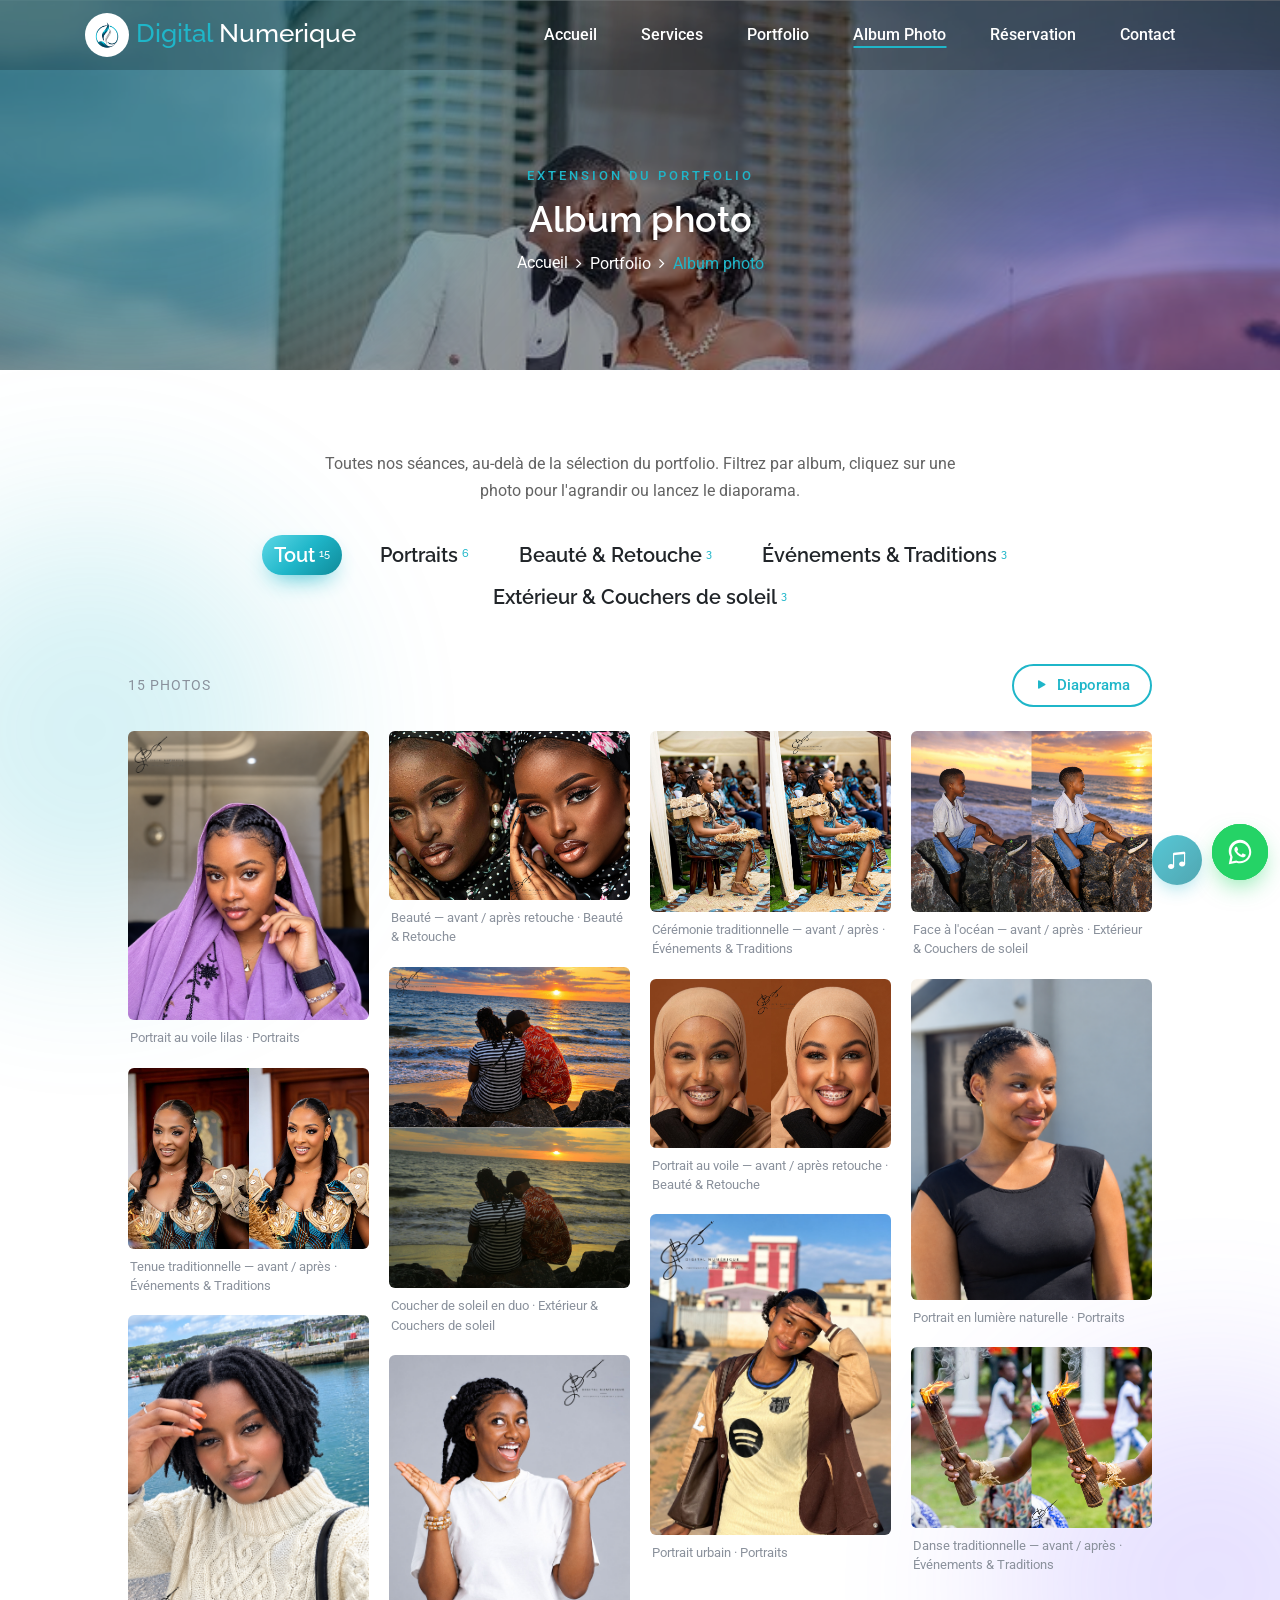
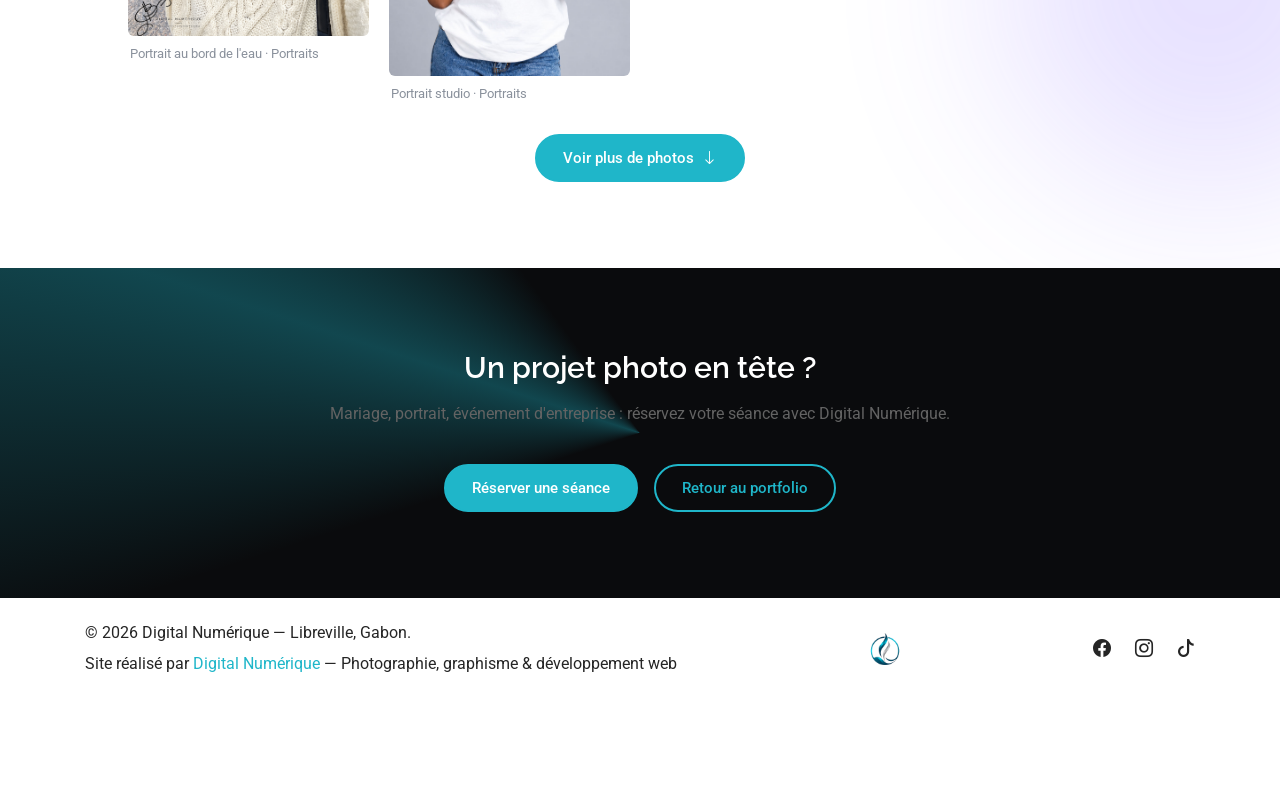
==== commit 5ebbbd39: "Album photo : crédit Digital Numérique et bulles qui ne masquent plus les réseaux sociaux Co-Authore" ====
--- a/album-photo/index.html
+++ b/album-photo/index.html
@@ -23,9 +23,9 @@
     <!-- Stylesheet du template + personnalisation Digital Numérique -->
     <link rel="stylesheet" href="style.css">
     <link rel="stylesheet" href="../bootstrap-icons.css">
-    <link rel="stylesheet" href="album.css?v=20261022-5">
-    <link rel="stylesheet" href="../dn-motion.css?v=20261022-5">
-    <link rel="stylesheet" href="../dn-music.css?v=20261022-5">
+    <link rel="stylesheet" href="album.css?v=20261022-6">
+    <link rel="stylesheet" href="../dn-motion.css?v=20261022-6">
+    <link rel="stylesheet" href="../dn-music.css?v=20261022-6">
 </head>
 
 <body>
@@ -147,10 +147,8 @@
                 <div class="col-12">
                     <div class="footer-content d-flex align-items-center justify-content-between">
                         <div class="copywrite-text">
-                            <p>&copy; <span id="dnYear"></span> Digital Numerique — Libreville, Gabon.<br>
-<!-- Link back to Colorlib can't be removed. Template is licensed under CC BY 3.0. -->
-Template <a href="https://colorlib.com" target="_blank" rel="noopener">Colorlib</a>
-<!-- Link back to Colorlib can't be removed. Template is licensed under CC BY 3.0. --></p>
+                            <p>&copy; <span id="dnYear"></span> Digital Numérique — Libreville, Gabon.<br>
+Site réalisé par <a href="../index.html">Digital Numérique</a> — Photographie, graphisme &amp; développement web</p>
                         </div>
                         <div class="footer-logo">
                             <a href="../index.html"><img src="../logo.jpg" alt="Digital Numerique" class="dn-footer-logo"></a>
@@ -174,10 +172,10 @@
 
     <!-- Liste des photos (à modifier pour ajouter vos photos) -->
     <script src="photos.js"></script>
-    <script src="album.js?v=20261022-5"></script>
-    <script src="../dn-music.js?v=20261022-5"></script>
-    <script src="../dn-motion.js?v=20261022-5"></script>
-    <script src="../dn-whatsapp.js?v=20261022-5"></script>
+    <script src="album.js?v=20261022-6"></script>
+    <script src="../dn-music.js?v=20261022-6"></script>
+    <script src="../dn-motion.js?v=20261022-6"></script>
+    <script src="../dn-whatsapp.js?v=20261022-6"></script>
 </body>
 
 </html>
--- a/album-photo/album.css
+++ b/album-photo/album.css
@@ -270,3 +270,7 @@
   .dn-album-item, .dn-album-item.is-leaving { animation: none; opacity: 1; filter: none; transform: none; }
   .dn-filter-pill, .dn-mfp .mfp-content, .dn-mfp.mfp-bg { transition: none; }
 }
+
+/* ---------- Pied de page : place pour les bulles musique + WhatsApp ---------- */
+.footer-area { padding-bottom: 90px; }
+@media (max-width: 991px) { .footer-area { padding-bottom: 150px; } }
